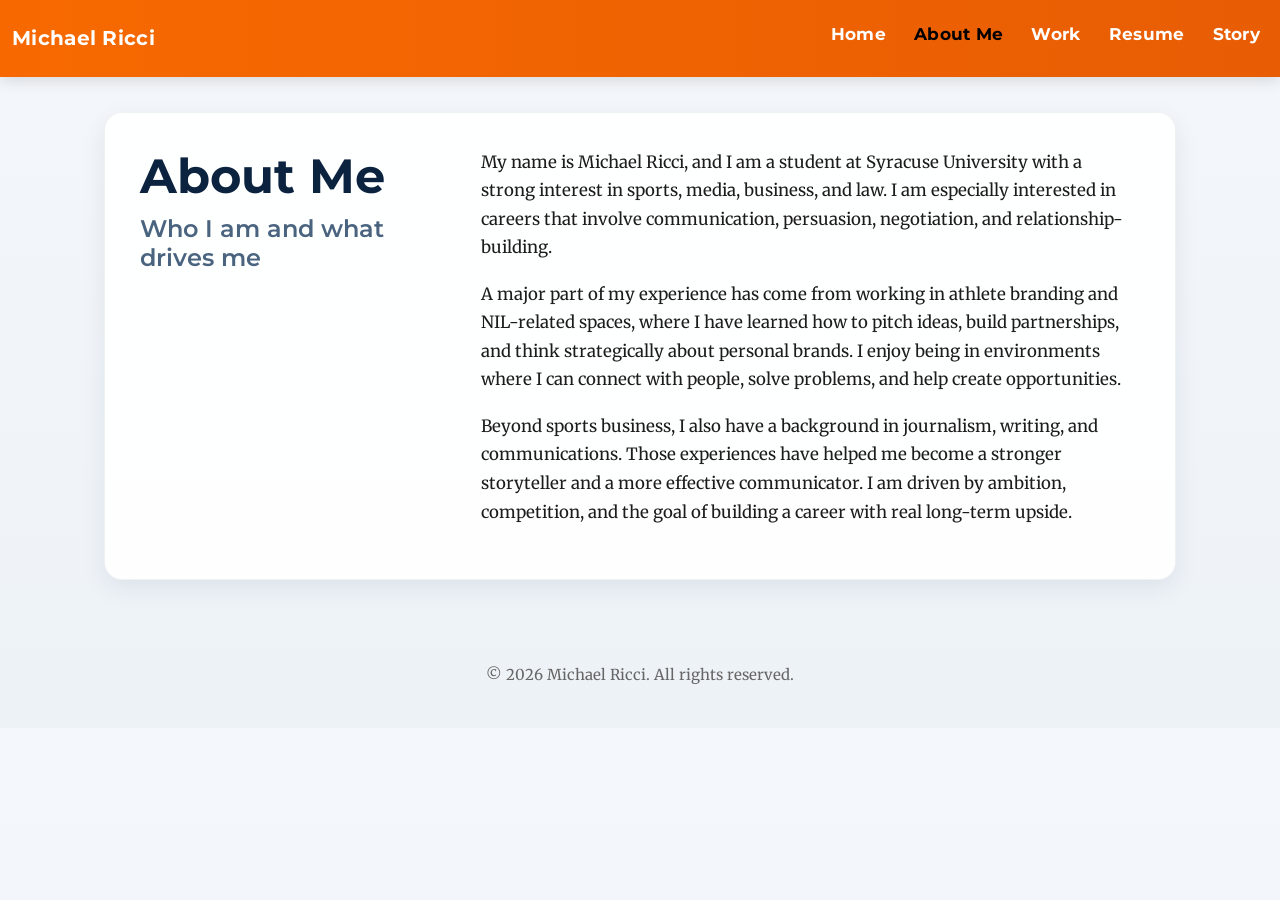
==== index.html @ 9bb9ddc8 "Add files via upload" ====
<!DOCTYPE html>
<html lang="en">
<head>
    <meta charset="UTF-8">
    <meta name="viewport" content="width=device-width, initial-scale=1.0">
    <title>About Michael Ricci</title>

    <link href="https://cdn.jsdelivr.net/npm/bootstrap@5.3.8/dist/css/bootstrap.min.css" rel="stylesheet" integrity="sha384-sRIl4kxILFvY47J16cr9ZwB07vP4J8+LH7qKQnuqkuIAvNWLzeN8tE5YBujZqJLB" crossorigin="anonymous">

    <link rel="preconnect" href="https://fonts.googleapis.com">
    <link rel="preconnect" href="https://fonts.gstatic.com" crossorigin>
    <link href="https://fonts.googleapis.com/css2?family=Montserrat:wght@600;700&family=Merriweather:wght@400;700&display=swap" rel="stylesheet">

    <link rel="stylesheet" href="../style.css">
</head>
<body>

    <nav class="navbar navbar-expand-lg custom-navbar">
        <div class="container-fluid">
            <a class="navbar-brand" href="../index.html">Michael Ricci</a>

            <button class="navbar-toggler" type="button" data-bs-toggle="collapse" data-bs-target="#aboutNav">
                <span class="navbar-toggler-icon"></span>
            </button>

            <div class="collapse navbar-collapse" id="aboutNav">
                <ul class="navbar-nav ms-auto">
                    <li class="nav-item"><a class="nav-link" href="../index.html">Home</a></li>
<li class="nav-item"><a class="nav-link active" href="index.html">About Me</a></li>
<li class="nav-item"><a class="nav-link" href="../work/index.html">Work</a></li>
<li class="nav-item"><a class="nav-link" href="../resume/index.html">Resume</a></li>
<li class="nav-item"><a class="nav-link" href="../storytemplate/index.html">Story</a></li>
                </ul>
            </div>
        </div>
    </nav>

    <div class="container mt-4">
    <div class="section">
        <div class="row">
            <div class="col-md-4">
                <h1>About Me</h1>
                <h2>Who I am and what drives me</h2>
            </div>

            <div class="col-md-8">
                <p>
                    My name is Michael Ricci, and I am a student at Syracuse University with a strong interest in sports, media, business, and law.
                    I am especially interested in careers that involve communication, persuasion, negotiation, and relationship-building.
                </p>

                <p>
                    A major part of my experience has come from working in athlete branding and NIL-related spaces, where I have learned how to pitch ideas,
                    build partnerships, and think strategically about personal brands. I enjoy being in environments where I can connect with people, solve problems,
                    and help create opportunities.
                </p>

                <p>
                    Beyond sports business, I also have a background in journalism, writing, and communications. Those experiences have helped me become a stronger storyteller
                    and a more effective communicator. I am driven by ambition, competition, and the goal of building a career with real long-term upside.
                </p>
            </div>
        </div>
    </div>
</div>

    <footer>
        &copy; 2026 Michael Ricci. All rights reserved.
    </footer>

    <script src="https://cdn.jsdelivr.net/npm/bootstrap@5.3.8/dist/js/bootstrap.bundle.min.js" integrity="sha384-FKyoEForCGlyvwx9Hj09JcYn3nv7wiPVlz7YYwJrWVcXK/BmnVDxM+D2scQbITxI" crossorigin="anonymous"></script>
</body>
</html>
---- style.css ----
* {
    box-sizing: border-box;
}

body {
    margin: 0;
    font-family: 'Merriweather', serif;
    background: linear-gradient(to bottom, #f4f7fb, #edf2f7);
    color: #1c1c1c;
    line-height: 1.7;
}

h1, h2, h3, .navbar-brand, .nav-link {
    font-family: 'Montserrat', sans-serif;
}

h1 {
    font-size: 3rem;
    font-weight: 700;
    color: #0c2340;
    margin-bottom: 10px;
}

h2 {
    font-size: 1.5rem;
    font-weight: 600;
    color: #4a6480;
    margin-bottom: 20px;
}

h3 {
    font-size: 1.2rem;
    font-weight: 700;
    color: #0c2340;
}

p {
    font-size: 1.05rem;
    margin-bottom: 18px;
}

.custom-navbar {
    background: linear-gradient(90deg, #f76900, #e85d04);
    box-shadow: 0 4px 14px rgba(0, 0, 0, 0.12);
    padding-top: 12px;
    padding-bottom: 12px;
}

.custom-navbar .navbar-brand,
.custom-navbar .nav-link {
    color: white;
    font-weight: 700;
    letter-spacing: 0.3px;
}

.custom-navbar .nav-link {
    margin-left: 12px;
    transition: color 0.25s ease, transform 0.25s ease;
}

.custom-navbar .nav-link:hover,
.custom-navbar .navbar-brand:hover {
    color: #ffe3cf;
}

.custom-navbar .nav-link:hover {
    transform: translateY(-1px);
}

nav {
    padding: 0;
}

.container {
    max-width: 1120px;
    margin: 50px auto;
    padding: 0 24px;
}

.hero {
    background: linear-gradient(135deg, #0c2340, #16375f);
    color: white;
    padding: 60px;
    border-radius: 24px;
    display: flex;
    align-items: center;
    justify-content: space-between;
    gap: 40px;
    flex-wrap: wrap;
    box-shadow: 0 14px 36px rgba(12, 35, 64, 0.18);
}

.hero-text {
    flex: 1;
    min-width: 280px;
}

.hero-text h1 {
    color: white;
    font-size: 3.2rem;
    margin-bottom: 12px;
}

.hero-text h2 {
    color: #ffd7b5;
    font-size: 1.35rem;
    font-weight: 500;
    margin-bottom: 22px;
}

.hero-text p {
    font-size: 1.1rem;
    max-width: 650px;
}

.hero-image,
.story-image {
    width: 320px;
    max-width: 100%;
    border-radius: 20px;
    border: 5px solid white;
    box-shadow: 0 10px 26px rgba(0, 0, 0, 0.18);
}

.story-image {
    width: 100%;
    border: none;
    border-radius: 18px;
}

.section,
.project-card,
.resume-section,
.card {
    background-color: rgba(255, 255, 255, 0.92);
    backdrop-filter: blur(4px);
    border-radius: 18px;
    box-shadow: 0 8px 24px rgba(12, 35, 64, 0.08);
    border: 1px solid rgba(12, 35, 64, 0.06);
}

.section {
    margin-top: 35px;
    padding: 35px;
}

.section h2 {
    margin-top: 0;
}

.project-card,
.resume-section,
.card {
    padding: 26px;
    margin-bottom: 22px;
    transition: transform 0.25s ease, box-shadow 0.25s ease;
}

.project-card:hover,
.card:hover {
    transform: translateY(-4px);
    box-shadow: 0 14px 30px rgba(12, 35, 64, 0.12);
}

.cards {
    display: flex;
    gap: 20px;
    flex-wrap: wrap;
    margin-top: 20px;
}

.card h3,
.project-card h3 {
    margin-top: 0;
    margin-bottom: 12px;
}

ul {
    padding-left: 22px;
    font-size: 1.05rem;
}

li {
    margin-bottom: 8px;
}

blockquote {
    margin: 20px 0 0 0;
    padding: 18px 24px;
    border-left: 5px solid #f76900;
    background-color: rgba(255, 255, 255, 0.7);
    border-radius: 12px;
    color: #0c2340;
    font-style: italic;
    font-size: 1.5rem;
    box-shadow: 0 4px 14px rgba(0, 0, 0, 0.05);
}

.resume-item {
    margin-bottom: 24px;
    padding-bottom: 18px;
    border-bottom: 1px solid #dcdcdc;
}

.resume-item:last-child {
    border-bottom: none;
}

.resume-item h3 {
    margin-bottom: 6px;
    color: #0c2340;
}

.resume-item p {
    margin: 0;
}

.resume {
    width: 100%;
    max-width: 700px;
    border-radius: 16px;
    box-shadow: 0 10px 24px rgba(0, 0, 0, 0.12);
    border: 1px solid #ddd;
}

footer {
    text-align: center;
    padding: 32px 20px 40px;
    color: #666;
    font-size: 15px;
}

img {
    display: block;
}

@media (max-width: 768px) {
    .container {
        padding: 0 18px;
        margin: 35px auto;
    }

    .hero {
        padding: 34px;
        border-radius: 20px;
    }

    .hero-text h1 {
        font-size: 2.3rem;
    }

    .hero-text h2 {
        font-size: 1.1rem;
    }

    h1 {
        font-size: 2.2rem;
    }

    h2 {
        font-size: 1.25rem;
    }

    blockquote {
        font-size: 1.2rem;
    }
}
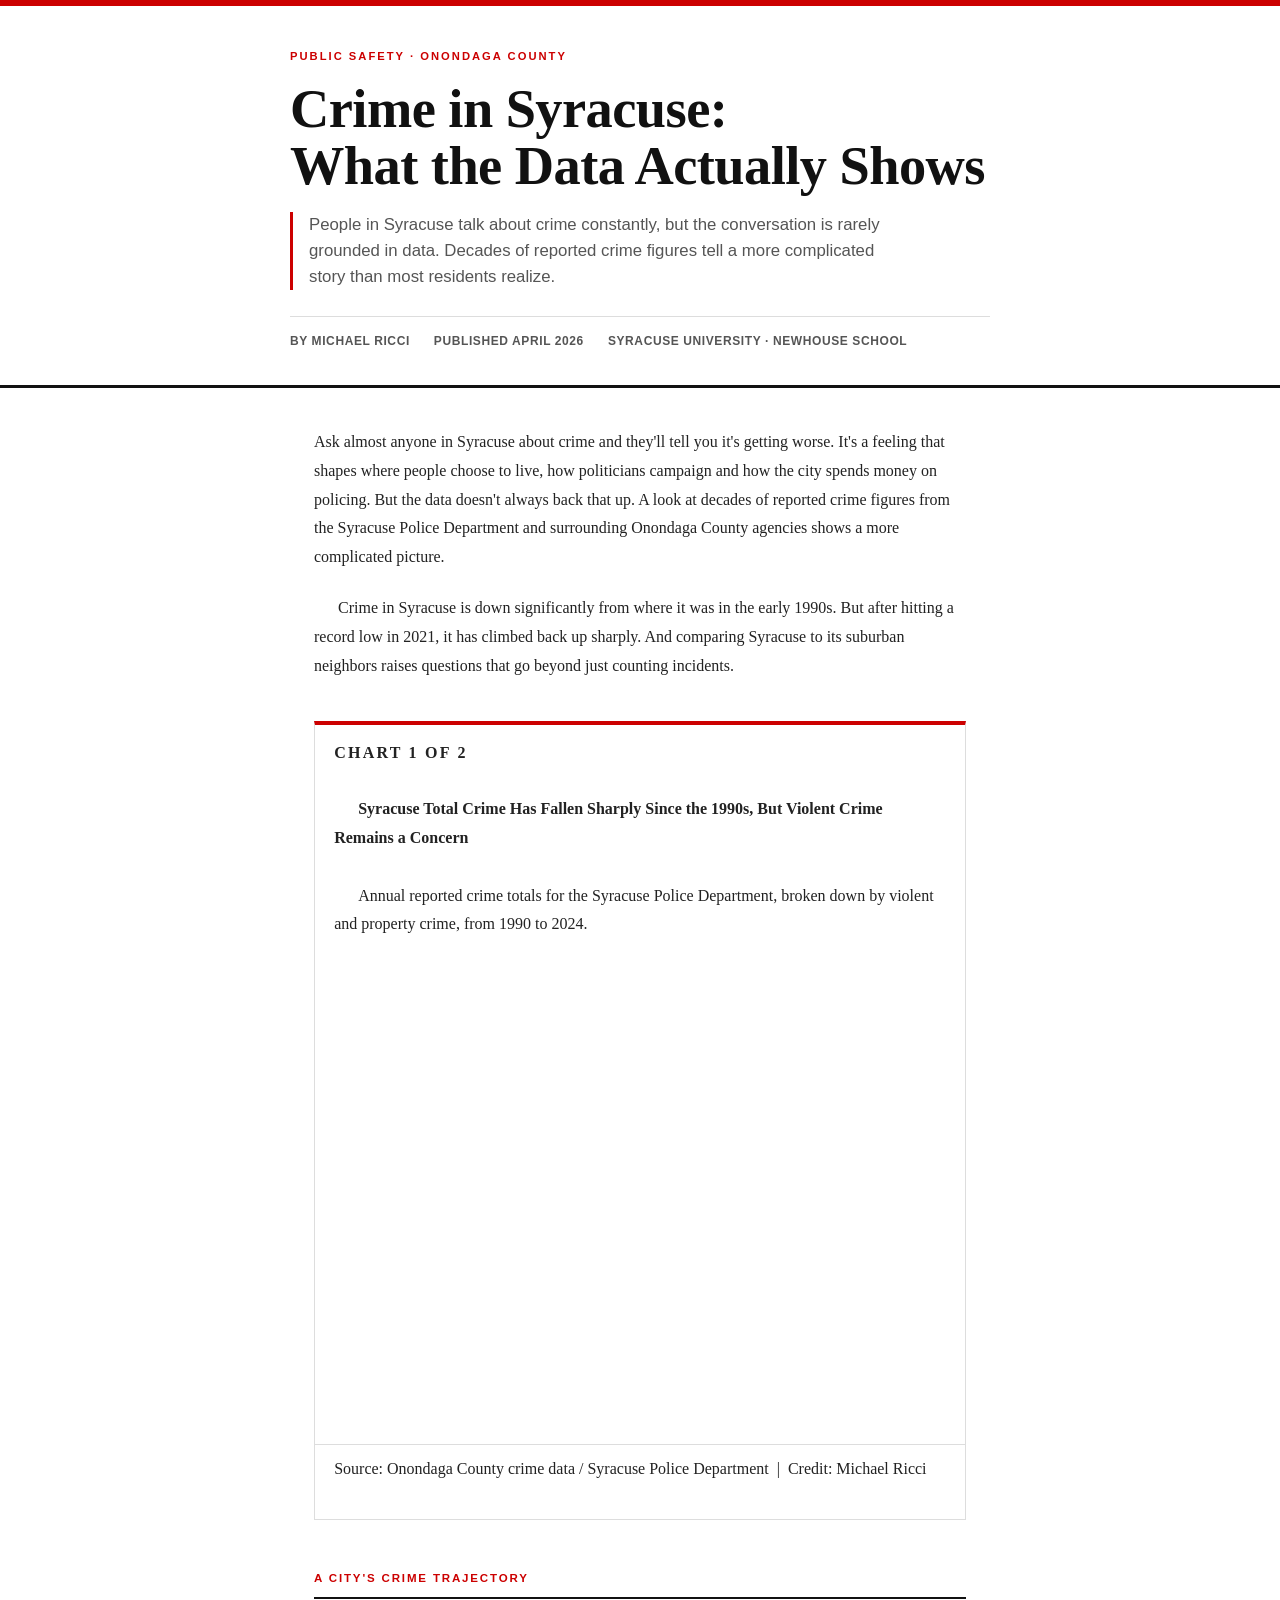
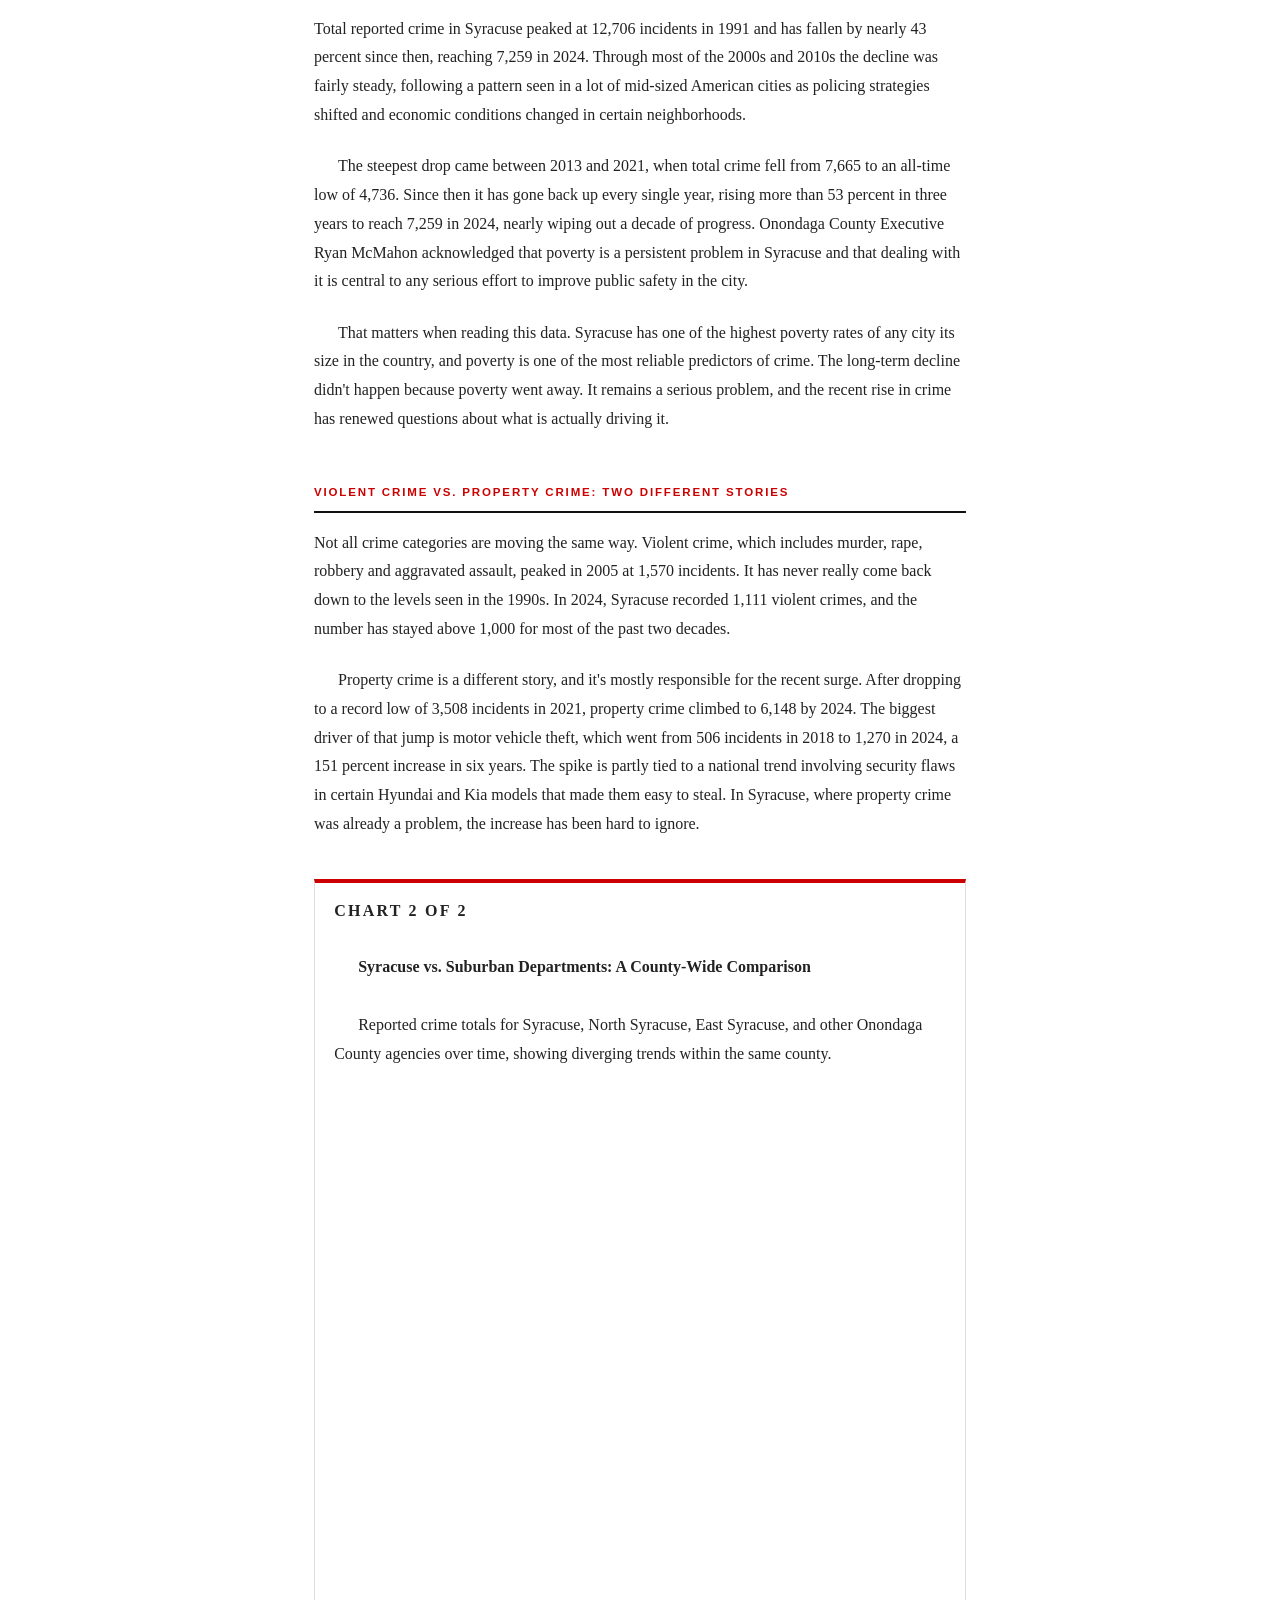
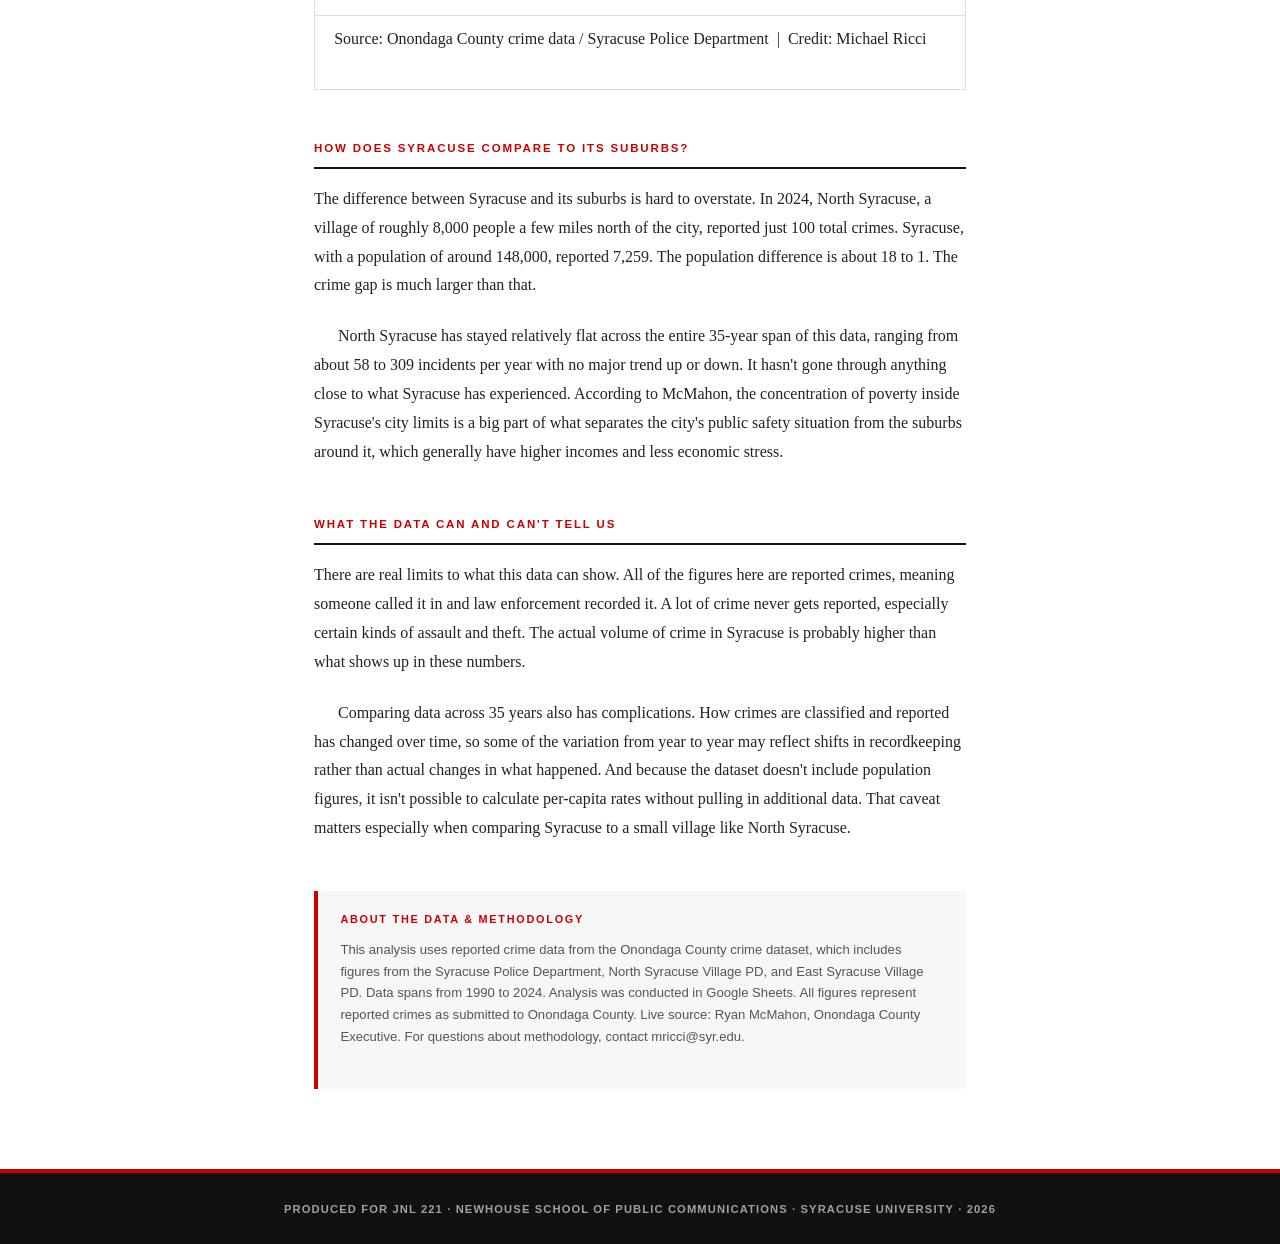
==== commit 77de8eb4: "Add files via upload" ====
--- a/index.html
+++ b/index.html
@@ -1,73 +1,100 @@
 <!DOCTYPE html>
 <html lang="en">
 <head>
-    <meta charset="UTF-8">
-    <meta name="viewport" content="width=device-width, initial-scale=1.0">
-    <title>About Michael Ricci</title>
-
-    <link href="https://cdn.jsdelivr.net/npm/bootstrap@5.3.8/dist/css/bootstrap.min.css" rel="stylesheet" integrity="sha384-sRIl4kxILFvY47J16cr9ZwB07vP4J8+LH7qKQnuqkuIAvNWLzeN8tE5YBujZqJLB" crossorigin="anonymous">
-
-    <link rel="preconnect" href="https://fonts.googleapis.com">
-    <link rel="preconnect" href="https://fonts.gstatic.com" crossorigin>
-    <link href="https://fonts.googleapis.com/css2?family=Montserrat:wght@600;700&family=Merriweather:wght@400;700&display=swap" rel="stylesheet">
-
-    <link rel="stylesheet" href="../style.css">
+  <meta charset="UTF-8" />
+  <meta name="viewport" content="width=device-width, initial-scale=1.0" />
+  <title>Crime in Syracuse: What the Data Actually Shows</title>
+  <link href="https://fonts.googleapis.com/css2?family=Playfair+Display:ital,wght@0,700;0,900;1,700&family=Source+Serif+4:ital,opsz,wght@0,8..60,300;0,8..60,400;0,8..60,600;1,8..60,300;1,8..60,400&family=DM+Mono:wght@400;500&display=swap" rel="stylesheet" />
+  <link rel="stylesheet" href="style.css" />
 </head>
 <body>
 
-    <nav class="navbar navbar-expand-lg custom-navbar">
-        <div class="container-fluid">
-            <a class="navbar-brand" href="../index.html">Michael Ricci</a>
+  <div class="top-bar"></div>
 
-            <button class="navbar-toggler" type="button" data-bs-toggle="collapse" data-bs-target="#aboutNav">
-                <span class="navbar-toggler-icon"></span>
-            </button>
+  <!-- ── HEADER ── -->
+  <header>
+    <div class="header-inner">
+      <p class="section-label">Public Safety · Onondaga County</p>
+      <h1>Crime in Syracuse:<br>What the Data Actually Shows</h1>
+      <p class="deck">People in Syracuse talk about crime constantly, but the conversation is rarely grounded in data. Decades of reported crime figures tell a more complicated story than most residents realize.</p>
+      <div class="byline">
+        <span>By Michael Ricci</span>
+        <span>Published April 2026</span>
+        <span>Syracuse University · Newhouse School</span>
+      </div>
+    </div>
+  </header>
 
-            <div class="collapse navbar-collapse" id="aboutNav">
-                <ul class="navbar-nav ms-auto">
-                    <li class="nav-item"><a class="nav-link" href="../index.html">Home</a></li>
-<li class="nav-item"><a class="nav-link active" href="index.html">About Me</a></li>
-<li class="nav-item"><a class="nav-link" href="../work/index.html">Work</a></li>
-<li class="nav-item"><a class="nav-link" href="../resume/index.html">Resume</a></li>
-<li class="nav-item"><a class="nav-link" href="../storytemplate/index.html">Story</a></li>
-                </ul>
-            </div>
+  <!-- ── MAIN CONTENT ── -->
+  <main>
+    <article class="prose">
+
+      <!-- Intro paragraphs -->
+      <p>Ask almost anyone in Syracuse about crime and they'll tell you it's getting worse. It's a feeling that shapes where people choose to live, how politicians campaign and how the city spends money on policing. But the data doesn't always back that up. A look at decades of reported crime figures from the Syracuse Police Department and surrounding Onondaga County agencies shows a more complicated picture.</p>
+
+      <p>Crime in Syracuse is down significantly from where it was in the early 1990s. But after hitting a record low in 2021, it has climbed back up sharply. And comparing Syracuse to its suburban neighbors raises questions that go beyond just counting incidents.</p>
+
+      <!-- CHART 1 -->
+      <div class="viz-block">
+        <p class="viz-label">Chart 1 of 2</p>
+        <p class="viz-title">Syracuse Total Crime Has Fallen Sharply Since the 1990s, But Violent Crime Remains a Concern</p>
+        <p class="viz-chatter">Annual reported crime totals for the Syracuse Police Department, broken down by violent and property crime, from 1990 to 2024.</p>
+        <div class="datawrapper-embed">
+          <iframe title="Property crime drives Syracuse's recent surge - but violent crime never really recovered" aria-label="Line chart" id="datawrapper-chart-p7LCP" src="https://datawrapper.dwcdn.net/p7LCP/1/" scrolling="no" frameborder="0" style="width: 0; min-width: 100% !important; border: none;" height="454" data-external="1"></iframe><script type="text/javascript">window.addEventListener("message",function(a){if(void 0!==a.data["datawrapper-height"]){var e=document.querySelectorAll("iframe");for(var t in a.data["datawrapper-height"])for(var r,i=0;r=e[i];i++)if(r.contentWindow===a.source){var d=a.data["datawrapper-height"][t]+"px";r.style.height=d}}});</script>
         </div>
-    </nav>
+        <p class="viz-source">Source: Onondaga County crime data / Syracuse Police Department &nbsp;|&nbsp; Credit: Michael Ricci</p>
+      </div>
 
-    <div class="container mt-4">
-    <div class="section">
-        <div class="row">
-            <div class="col-md-4">
-                <h1>About Me</h1>
-                <h2>Who I am and what drives me</h2>
-            </div>
+      <h2>A City's Crime Trajectory</h2>
 
-            <div class="col-md-8">
-                <p>
-                    My name is Michael Ricci, and I am a student at Syracuse University with a strong interest in sports, media, business, and law.
-                    I am especially interested in careers that involve communication, persuasion, negotiation, and relationship-building.
-                </p>
+      <p>Total reported crime in Syracuse peaked at 12,706 incidents in 1991 and has fallen by nearly 43 percent since then, reaching 7,259 in 2024. Through most of the 2000s and 2010s the decline was fairly steady, following a pattern seen in a lot of mid-sized American cities as policing strategies shifted and economic conditions changed in certain neighborhoods.</p>
 
-                <p>
-                    A major part of my experience has come from working in athlete branding and NIL-related spaces, where I have learned how to pitch ideas,
-                    build partnerships, and think strategically about personal brands. I enjoy being in environments where I can connect with people, solve problems,
-                    and help create opportunities.
-                </p>
+      <p>The steepest drop came between 2013 and 2021, when total crime fell from 7,665 to an all-time low of 4,736. Since then it has gone back up every single year, rising more than 53 percent in three years to reach 7,259 in 2024, nearly wiping out a decade of progress. Onondaga County Executive Ryan McMahon acknowledged that poverty is a persistent problem in Syracuse and that dealing with it is central to any serious effort to improve public safety in the city.</p>
 
-                <p>
-                    Beyond sports business, I also have a background in journalism, writing, and communications. Those experiences have helped me become a stronger storyteller
-                    and a more effective communicator. I am driven by ambition, competition, and the goal of building a career with real long-term upside.
-                </p>
-            </div>
+      <p>That matters when reading this data. Syracuse has one of the highest poverty rates of any city its size in the country, and poverty is one of the most reliable predictors of crime. The long-term decline didn't happen because poverty went away. It remains a serious problem, and the recent rise in crime has renewed questions about what is actually driving it.</p>
+
+      <h2>Violent Crime vs. Property Crime: Two Different Stories</h2>
+
+      <p>Not all crime categories are moving the same way. Violent crime, which includes murder, rape, robbery and aggravated assault, peaked in 2005 at 1,570 incidents. It has never really come back down to the levels seen in the 1990s. In 2024, Syracuse recorded 1,111 violent crimes, and the number has stayed above 1,000 for most of the past two decades.</p>
+
+      <p>Property crime is a different story, and it's mostly responsible for the recent surge. After dropping to a record low of 3,508 incidents in 2021, property crime climbed to 6,148 by 2024. The biggest driver of that jump is motor vehicle theft, which went from 506 incidents in 2018 to 1,270 in 2024, a 151 percent increase in six years. The spike is partly tied to a national trend involving security flaws in certain Hyundai and Kia models that made them easy to steal. In Syracuse, where property crime was already a problem, the increase has been hard to ignore.</p>
+
+      <!-- CHART 2 -->
+      <div class="viz-block">
+        <p class="viz-label">Chart 2 of 2</p>
+        <p class="viz-title">Syracuse vs. Suburban Departments: A County-Wide Comparison</p>
+        <p class="viz-chatter">Reported crime totals for Syracuse, North Syracuse, East Syracuse, and other Onondaga County agencies over time, showing diverging trends within the same county.</p>
+        <div class="datawrapper-embed">
+          <iframe title="Syracuse reports roughly 70 times more crime than neighboring North Syracuse" aria-label="Line chart" id="datawrapper-chart-S2GVQ" src="https://datawrapper.dwcdn.net/S2GVQ/1/" scrolling="no" frameborder="0" style="width: 0; min-width: 100% !important; border: none;" height="495" data-external="1"></iframe><script type="text/javascript">window.addEventListener("message",function(a){if(void 0!==a.data["datawrapper-height"]){var e=document.querySelectorAll("iframe");for(var t in a.data["datawrapper-height"])for(var r,i=0;r=e[i];i++)if(r.contentWindow===a.source){var d=a.data["datawrapper-height"][t]+"px";r.style.height=d}}});</script>
         </div>
-    </div>
-</div>
+        <p class="viz-source">Source: Onondaga County crime data / Syracuse Police Department &nbsp;|&nbsp; Credit: Michael Ricci</p>
+      </div>
 
-    <footer>
-        &copy; 2026 Michael Ricci. All rights reserved.
-    </footer>
+      <h2>How Does Syracuse Compare to Its Suburbs?</h2>
 
-    <script src="https://cdn.jsdelivr.net/npm/bootstrap@5.3.8/dist/js/bootstrap.bundle.min.js" integrity="sha384-FKyoEForCGlyvwx9Hj09JcYn3nv7wiPVlz7YYwJrWVcXK/BmnVDxM+D2scQbITxI" crossorigin="anonymous"></script>
+      <p>The difference between Syracuse and its suburbs is hard to overstate. In 2024, North Syracuse, a village of roughly 8,000 people a few miles north of the city, reported just 100 total crimes. Syracuse, with a population of around 148,000, reported 7,259. The population difference is about 18 to 1. The crime gap is much larger than that.</p>
+
+      <p>North Syracuse has stayed relatively flat across the entire 35-year span of this data, ranging from about 58 to 309 incidents per year with no major trend up or down. It hasn't gone through anything close to what Syracuse has experienced. According to McMahon, the concentration of poverty inside Syracuse's city limits is a big part of what separates the city's public safety situation from the suburbs around it, which generally have higher incomes and less economic stress.</p>
+
+      <h2>What the Data Can and Can't Tell Us</h2>
+
+      <p>There are real limits to what this data can show. All of the figures here are reported crimes, meaning someone called it in and law enforcement recorded it. A lot of crime never gets reported, especially certain kinds of assault and theft. The actual volume of crime in Syracuse is probably higher than what shows up in these numbers.</p>
+
+      <p>Comparing data across 35 years also has complications. How crimes are classified and reported has changed over time, so some of the variation from year to year may reflect shifts in recordkeeping rather than actual changes in what happened. And because the dataset doesn't include population figures, it isn't possible to calculate per-capita rates without pulling in additional data. That caveat matters especially when comparing Syracuse to a small village like North Syracuse.</p>
+
+      <!-- Methodology box -->
+      <div class="method-box">
+        <h3>About the Data &amp; Methodology</h3>
+        <p>This analysis uses reported crime data from the Onondaga County crime dataset, which includes figures from the Syracuse Police Department, North Syracuse Village PD, and East Syracuse Village PD. Data spans from 1990 to 2024. Analysis was conducted in Google Sheets. All figures represent reported crimes as submitted to Onondaga County. Live source: Ryan McMahon, Onondaga County Executive. For questions about methodology, contact mricci@syr.edu.</p>
+      </div>
+
+    </article>
+  </main>
+
+  <!-- ── FOOTER ── -->
+  <footer>
+    <p>Produced for JNL 221 · Newhouse School of Public Communications · Syracuse University · 2026</p>
+  </footer>
+
 </body>
 </html>
--- a/style.css
+++ b/style.css
@@ -1,267 +1,266 @@
-* {
-    box-sizing: border-box;
-}
+/* ── CSS Variables ── */
+:root {
+  --red:        #cc0000;
+  --red-dark:   #a00000;
+  --ink:        #111111;
+  --ink-soft:   #222222;
+  --muted:      #555555;
+  --rule:       #dddddd;
+  --bg:         #ffffff;
+  --bg-light:   #f7f7f7;
+  --max-w:      700px;
+}
+
+*, *::before, *::after { box-sizing: border-box; margin: 0; padding: 0; }
 
 body {
-    margin: 0;
-    font-family: 'Merriweather', serif;
-    background: linear-gradient(to bottom, #f4f7fb, #edf2f7);
-    color: #1c1c1c;
-    line-height: 1.7;
-}
-
-h1, h2, h3, .navbar-brand, .nav-link {
-    font-family: 'Montserrat', sans-serif;
+  background: var(--bg);
+  color: var(--ink);
+  font-family: Georgia, 'Times New Roman', serif;
+  font-size: 18px;
+  line-height: 1.8;
+}
+
+/* ── Top red bar ── */
+.top-bar {
+  background: var(--red);
+  height: 6px;
+}
+
+/* ── Header ── */
+header {
+  border-bottom: 3px solid var(--ink);
+  padding: 2.5rem 1.5rem 2rem;
+  background: var(--bg);
+}
+
+.header-inner {
+  max-width: var(--max-w);
+  margin: 0 auto;
+}
+
+.section-label {
+  font-family: Arial, Helvetica, sans-serif;
+  font-size: 0.7rem;
+  font-weight: 700;
+  letter-spacing: 0.18em;
+  text-transform: uppercase;
+  color: var(--red);
+  margin-bottom: 0.9rem;
 }
 
 h1 {
-    font-size: 3rem;
-    font-weight: 700;
-    color: #0c2340;
-    margin-bottom: 10px;
-}
-
-h2 {
-    font-size: 1.5rem;
-    font-weight: 600;
-    color: #4a6480;
-    margin-bottom: 20px;
-}
-
-h3 {
-    font-size: 1.2rem;
-    font-weight: 700;
-    color: #0c2340;
-}
-
-p {
-    font-size: 1.05rem;
-    margin-bottom: 18px;
-}
-
-.custom-navbar {
-    background: linear-gradient(90deg, #f76900, #e85d04);
-    box-shadow: 0 4px 14px rgba(0, 0, 0, 0.12);
-    padding-top: 12px;
-    padding-bottom: 12px;
-}
-
-.custom-navbar .navbar-brand,
-.custom-navbar .nav-link {
-    color: white;
-    font-weight: 700;
-    letter-spacing: 0.3px;
-}
-
-.custom-navbar .nav-link {
-    margin-left: 12px;
-    transition: color 0.25s ease, transform 0.25s ease;
-}
-
-.custom-navbar .nav-link:hover,
-.custom-navbar .navbar-brand:hover {
-    color: #ffe3cf;
-}
-
-.custom-navbar .nav-link:hover {
-    transform: translateY(-1px);
-}
-
-nav {
-    padding: 0;
-}
-
-.container {
-    max-width: 1120px;
-    margin: 50px auto;
-    padding: 0 24px;
-}
-
-.hero {
-    background: linear-gradient(135deg, #0c2340, #16375f);
-    color: white;
-    padding: 60px;
-    border-radius: 24px;
-    display: flex;
-    align-items: center;
-    justify-content: space-between;
-    gap: 40px;
-    flex-wrap: wrap;
-    box-shadow: 0 14px 36px rgba(12, 35, 64, 0.18);
-}
-
-.hero-text {
-    flex: 1;
-    min-width: 280px;
-}
-
-.hero-text h1 {
-    color: white;
-    font-size: 3.2rem;
-    margin-bottom: 12px;
-}
-
-.hero-text h2 {
-    color: #ffd7b5;
-    font-size: 1.35rem;
-    font-weight: 500;
-    margin-bottom: 22px;
-}
-
-.hero-text p {
-    font-size: 1.1rem;
-    max-width: 650px;
-}
-
-.hero-image,
-.story-image {
-    width: 320px;
-    max-width: 100%;
-    border-radius: 20px;
-    border: 5px solid white;
-    box-shadow: 0 10px 26px rgba(0, 0, 0, 0.18);
-}
-
-.story-image {
-    width: 100%;
-    border: none;
-    border-radius: 18px;
-}
-
-.section,
-.project-card,
-.resume-section,
-.card {
-    background-color: rgba(255, 255, 255, 0.92);
-    backdrop-filter: blur(4px);
-    border-radius: 18px;
-    box-shadow: 0 8px 24px rgba(12, 35, 64, 0.08);
-    border: 1px solid rgba(12, 35, 64, 0.06);
-}
-
-.section {
-    margin-top: 35px;
-    padding: 35px;
-}
-
-.section h2 {
-    margin-top: 0;
-}
-
-.project-card,
-.resume-section,
-.card {
-    padding: 26px;
-    margin-bottom: 22px;
-    transition: transform 0.25s ease, box-shadow 0.25s ease;
-}
-
-.project-card:hover,
-.card:hover {
-    transform: translateY(-4px);
-    box-shadow: 0 14px 30px rgba(12, 35, 64, 0.12);
-}
-
-.cards {
-    display: flex;
-    gap: 20px;
-    flex-wrap: wrap;
-    margin-top: 20px;
-}
-
-.card h3,
-.project-card h3 {
-    margin-top: 0;
-    margin-bottom: 12px;
-}
-
-ul {
-    padding-left: 22px;
-    font-size: 1.05rem;
-}
-
-li {
-    margin-bottom: 8px;
-}
-
-blockquote {
-    margin: 20px 0 0 0;
-    padding: 18px 24px;
-    border-left: 5px solid #f76900;
-    background-color: rgba(255, 255, 255, 0.7);
-    border-radius: 12px;
-    color: #0c2340;
-    font-style: italic;
-    font-size: 1.5rem;
-    box-shadow: 0 4px 14px rgba(0, 0, 0, 0.05);
-}
-
-.resume-item {
-    margin-bottom: 24px;
-    padding-bottom: 18px;
-    border-bottom: 1px solid #dcdcdc;
-}
-
-.resume-item:last-child {
-    border-bottom: none;
-}
-
-.resume-item h3 {
-    margin-bottom: 6px;
-    color: #0c2340;
-}
-
-.resume-item p {
-    margin: 0;
-}
-
-.resume {
-    width: 100%;
-    max-width: 700px;
-    border-radius: 16px;
-    box-shadow: 0 10px 24px rgba(0, 0, 0, 0.12);
-    border: 1px solid #ddd;
-}
-
+  font-family: Georgia, 'Times New Roman', serif;
+  font-size: clamp(2rem, 5vw, 3.4rem);
+  font-weight: 700;
+  line-height: 1.05;
+  margin-bottom: 1.1rem;
+  color: var(--ink);
+  letter-spacing: -0.01em;
+}
+
+.deck {
+  font-family: Arial, Helvetica, sans-serif;
+  font-size: 1.05rem;
+  font-style: normal;
+  font-weight: 400;
+  color: var(--muted);
+  line-height: 1.55;
+  max-width: 620px;
+  margin-bottom: 1.6rem;
+  border-left: 3px solid var(--red);
+  padding-left: 1rem;
+}
+
+.byline {
+  font-family: Arial, Helvetica, sans-serif;
+  font-size: 0.75rem;
+  font-weight: 700;
+  letter-spacing: 0.05em;
+  text-transform: uppercase;
+  color: var(--muted);
+  border-top: 1px solid var(--rule);
+  padding-top: 0.9rem;
+  display: flex;
+  gap: 1.5rem;
+  flex-wrap: wrap;
+}
+
+/* ── Main layout ── */
+main {
+  max-width: var(--max-w);
+  margin: 0 auto;
+  padding: 2.5rem 1.5rem 4rem;
+}
+
+/* ── Body text ── */
+.prose p {
+  margin-bottom: 1.4rem;
+  font-family: Georgia, 'Times New Roman', serif;
+  font-size: 1rem;
+  line-height: 1.8;
+  color: var(--ink-soft);
+}
+
+.prose p + p { text-indent: 1.5em; }
+.prose p:first-child { text-indent: 0; }
+
+/* ── Section headers ── */
+.prose h2 {
+  font-family: Arial, Helvetica, sans-serif;
+  font-size: 0.72rem;
+  font-weight: 700;
+  letter-spacing: 0.16em;
+  text-transform: uppercase;
+  color: var(--red);
+  margin: 3rem 0 1rem;
+  padding-bottom: 0.5rem;
+  border-bottom: 2px solid var(--ink);
+}
+
+/* ── Pull quote ── */
+.pull-quote {
+  margin: 2.5rem 0;
+  padding: 1.4rem 1.6rem;
+  border-top: 3px solid var(--red);
+  border-bottom: 1px solid var(--rule);
+}
+
+.pull-quote p {
+  font-family: Georgia, 'Times New Roman', serif;
+  font-size: 1.35rem;
+  font-style: italic;
+  font-weight: 400;
+  line-height: 1.45;
+  color: var(--ink);
+  margin: 0 0 0.6rem;
+}
+
+.pull-quote cite {
+  font-family: Arial, Helvetica, sans-serif;
+  font-size: 0.7rem;
+  font-weight: 700;
+  letter-spacing: 0.1em;
+  text-transform: uppercase;
+  color: var(--muted);
+  font-style: normal;
+}
+
+/* ── Data viz containers ── */
+.viz-block {
+  margin: 2.5rem 0;
+  background: var(--bg);
+  border: 1px solid var(--rule);
+  border-top: 4px solid var(--red);
+}
+
+.viz-label {
+  font-family: Arial, Helvetica, sans-serif;
+  font-size: 0.65rem;
+  font-weight: 700;
+  letter-spacing: 0.14em;
+  text-transform: uppercase;
+  color: var(--red);
+  padding: 0.9rem 1.2rem 0;
+}
+
+.viz-title {
+  font-family: Georgia, 'Times New Roman', serif;
+  font-size: 1.05rem;
+  font-weight: 700;
+  padding: 0.3rem 1.2rem 0.4rem;
+  color: var(--ink);
+  line-height: 1.3;
+}
+
+.viz-chatter {
+  font-family: Arial, Helvetica, sans-serif;
+  font-size: 0.82rem;
+  color: var(--muted);
+  padding: 0 1.2rem 1rem;
+  line-height: 1.5;
+}
+
+/* Datawrapper iframe wrapper */
+.datawrapper-embed {
+  padding: 0 1.2rem;
+}
+
+.datawrapper-embed iframe {
+  width: 100%;
+  border: none;
+  display: block;
+}
+
+/* Placeholder */
+.viz-placeholder {
+  margin: 0 1.2rem;
+  height: 340px;
+  background: var(--bg-light);
+  display: flex;
+  align-items: center;
+  justify-content: center;
+  color: var(--muted);
+  font-family: Arial, Helvetica, sans-serif;
+  font-size: 0.78rem;
+  letter-spacing: 0.06em;
+}
+
+.viz-source {
+  font-family: Arial, Helvetica, sans-serif;
+  font-size: 0.62rem;
+  color: var(--muted);
+  padding: 0.6rem 1.2rem 0.8rem;
+  border-top: 1px solid var(--rule);
+  margin-top: 0.8rem;
+}
+
+/* ── Methodology box ── */
+.method-box {
+  margin: 3rem 0 1rem;
+  padding: 1.2rem 1.4rem;
+  background: var(--bg-light);
+  border-left: 4px solid var(--red);
+}
+
+.method-box h3 {
+  font-family: Arial, Helvetica, sans-serif;
+  font-size: 0.68rem;
+  font-weight: 700;
+  letter-spacing: 0.16em;
+  text-transform: uppercase;
+  color: var(--red);
+  margin-bottom: 0.6rem;
+}
+
+.method-box p {
+  font-family: Arial, Helvetica, sans-serif;
+  font-size: 0.82rem;
+  color: var(--muted);
+  line-height: 1.65;
+}
+
+/* ── Footer ── */
 footer {
-    text-align: center;
-    padding: 32px 20px 40px;
-    color: #666;
-    font-size: 15px;
-}
-
-img {
-    display: block;
-}
-
-@media (max-width: 768px) {
-    .container {
-        padding: 0 18px;
-        margin: 35px auto;
-    }
-
-    .hero {
-        padding: 34px;
-        border-radius: 20px;
-    }
-
-    .hero-text h1 {
-        font-size: 2.3rem;
-    }
-
-    .hero-text h2 {
-        font-size: 1.1rem;
-    }
-
-    h1 {
-        font-size: 2.2rem;
-    }
-
-    h2 {
-        font-size: 1.25rem;
-    }
-
-    blockquote {
-        font-size: 1.2rem;
-    }
+  background: var(--ink);
+  color: #ffffff;
+  padding: 1.6rem 1.5rem;
+  text-align: center;
+  border-top: 4px solid var(--red);
+}
+
+footer p {
+  font-family: Arial, Helvetica, sans-serif;
+  font-size: 0.7rem;
+  font-weight: 700;
+  letter-spacing: 0.1em;
+  text-transform: uppercase;
+  opacity: 0.6;
+}
+
+/* ── Responsive ── */
+@media (max-width: 600px) {
+  body { font-size: 16px; }
+  h1 { font-size: 2rem; }
+  .byline { gap: 0.8rem; }
 }
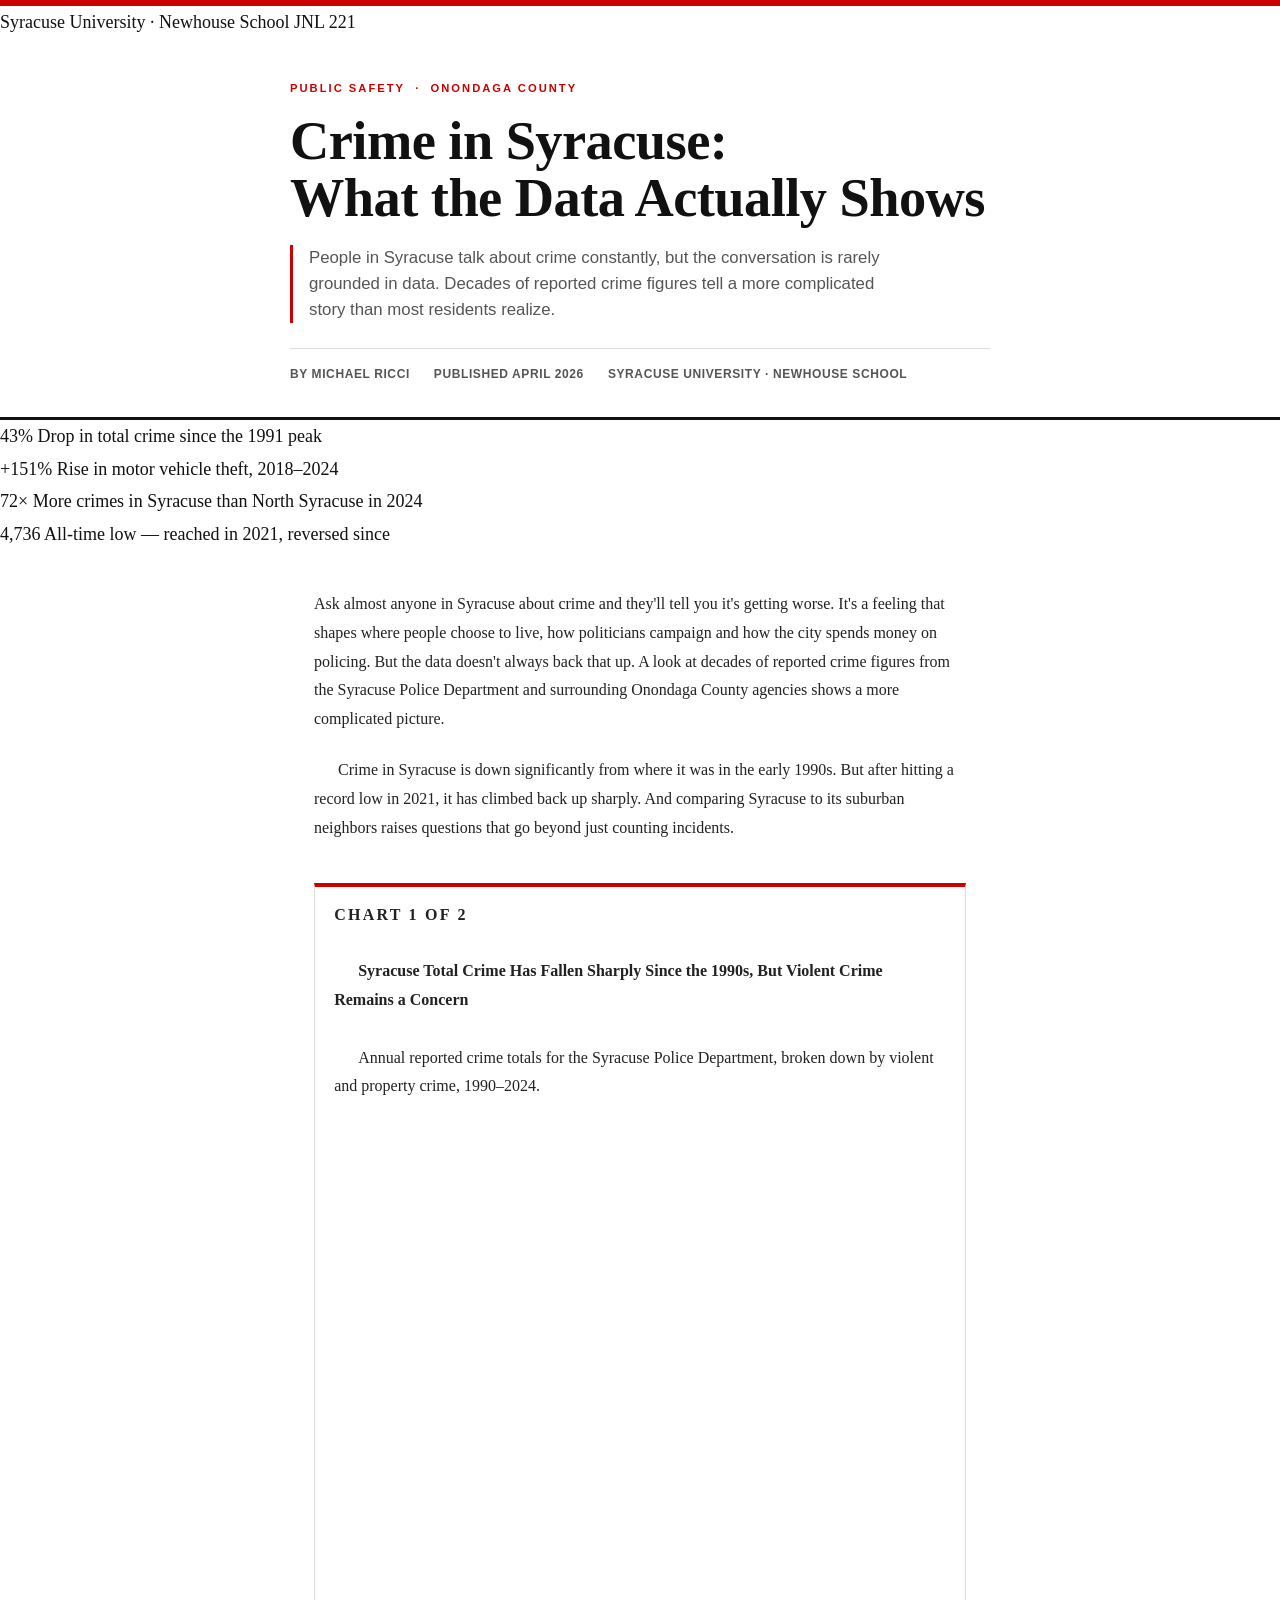
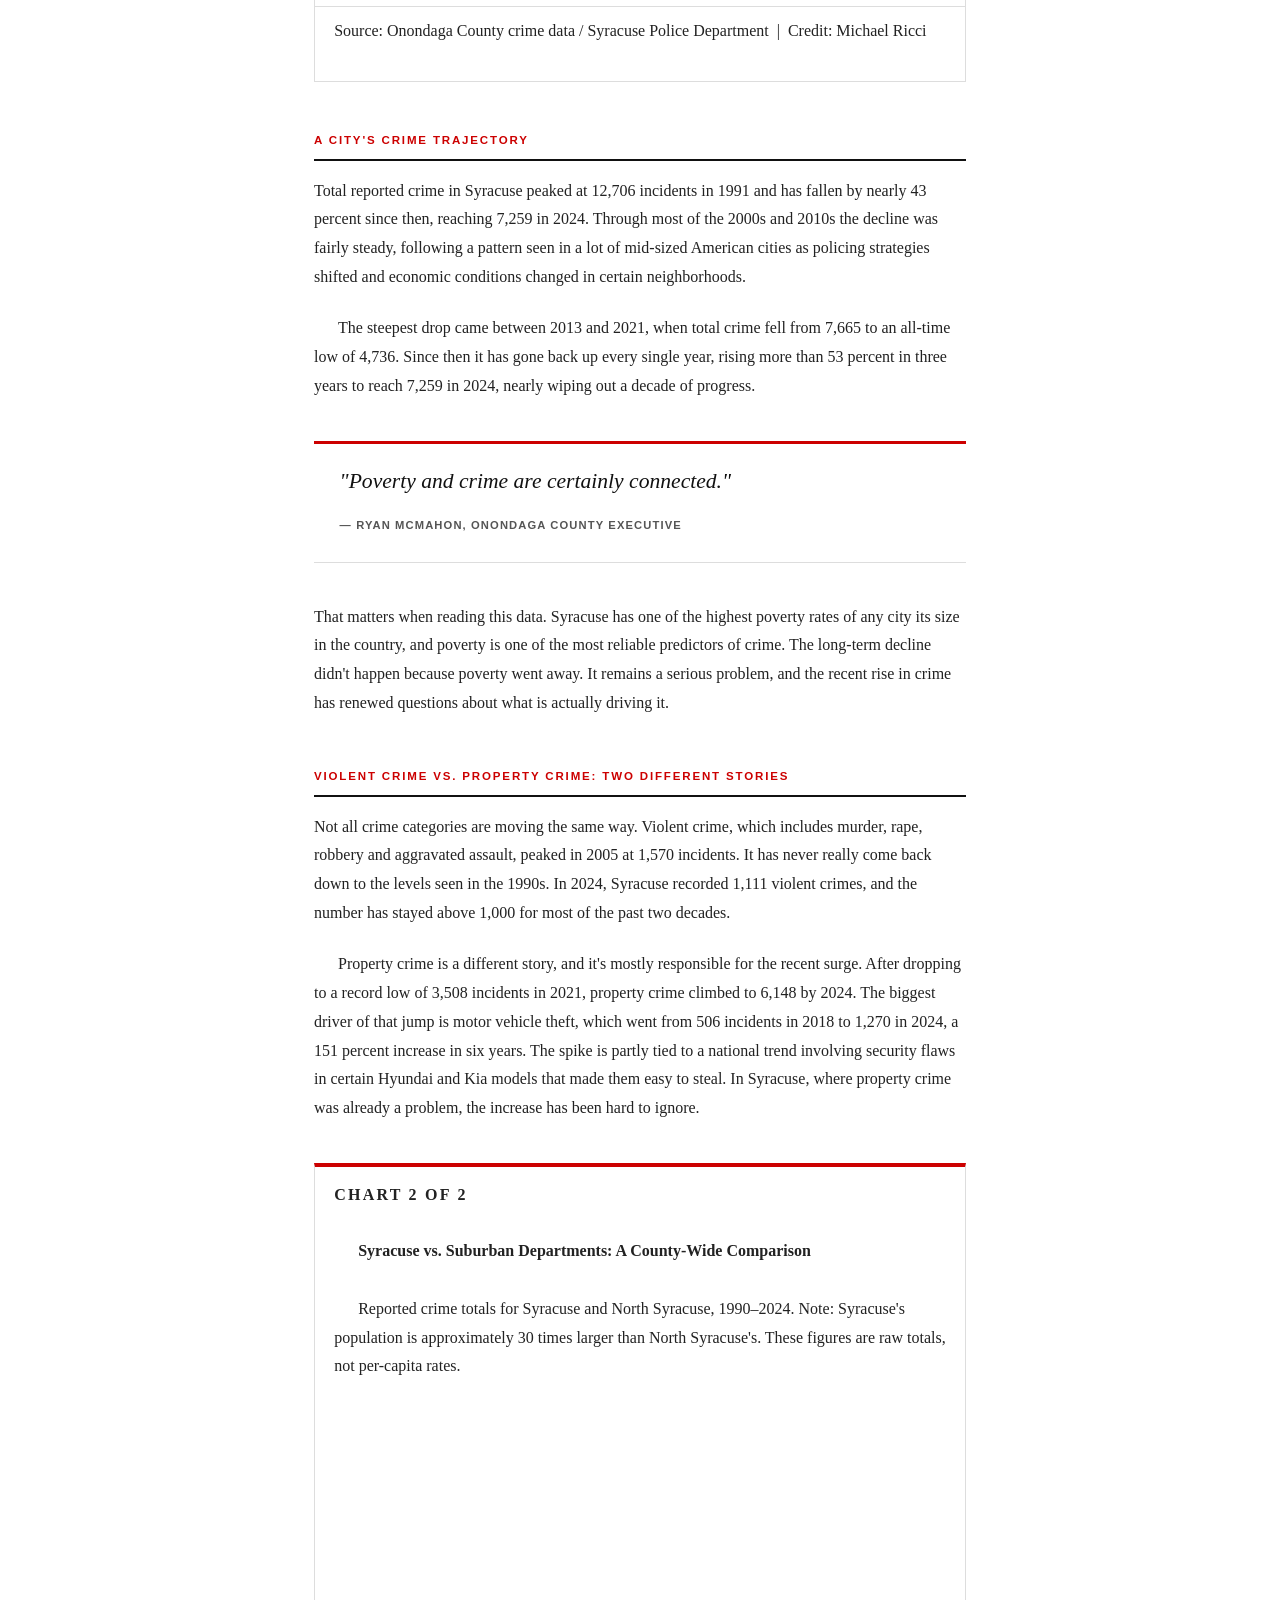
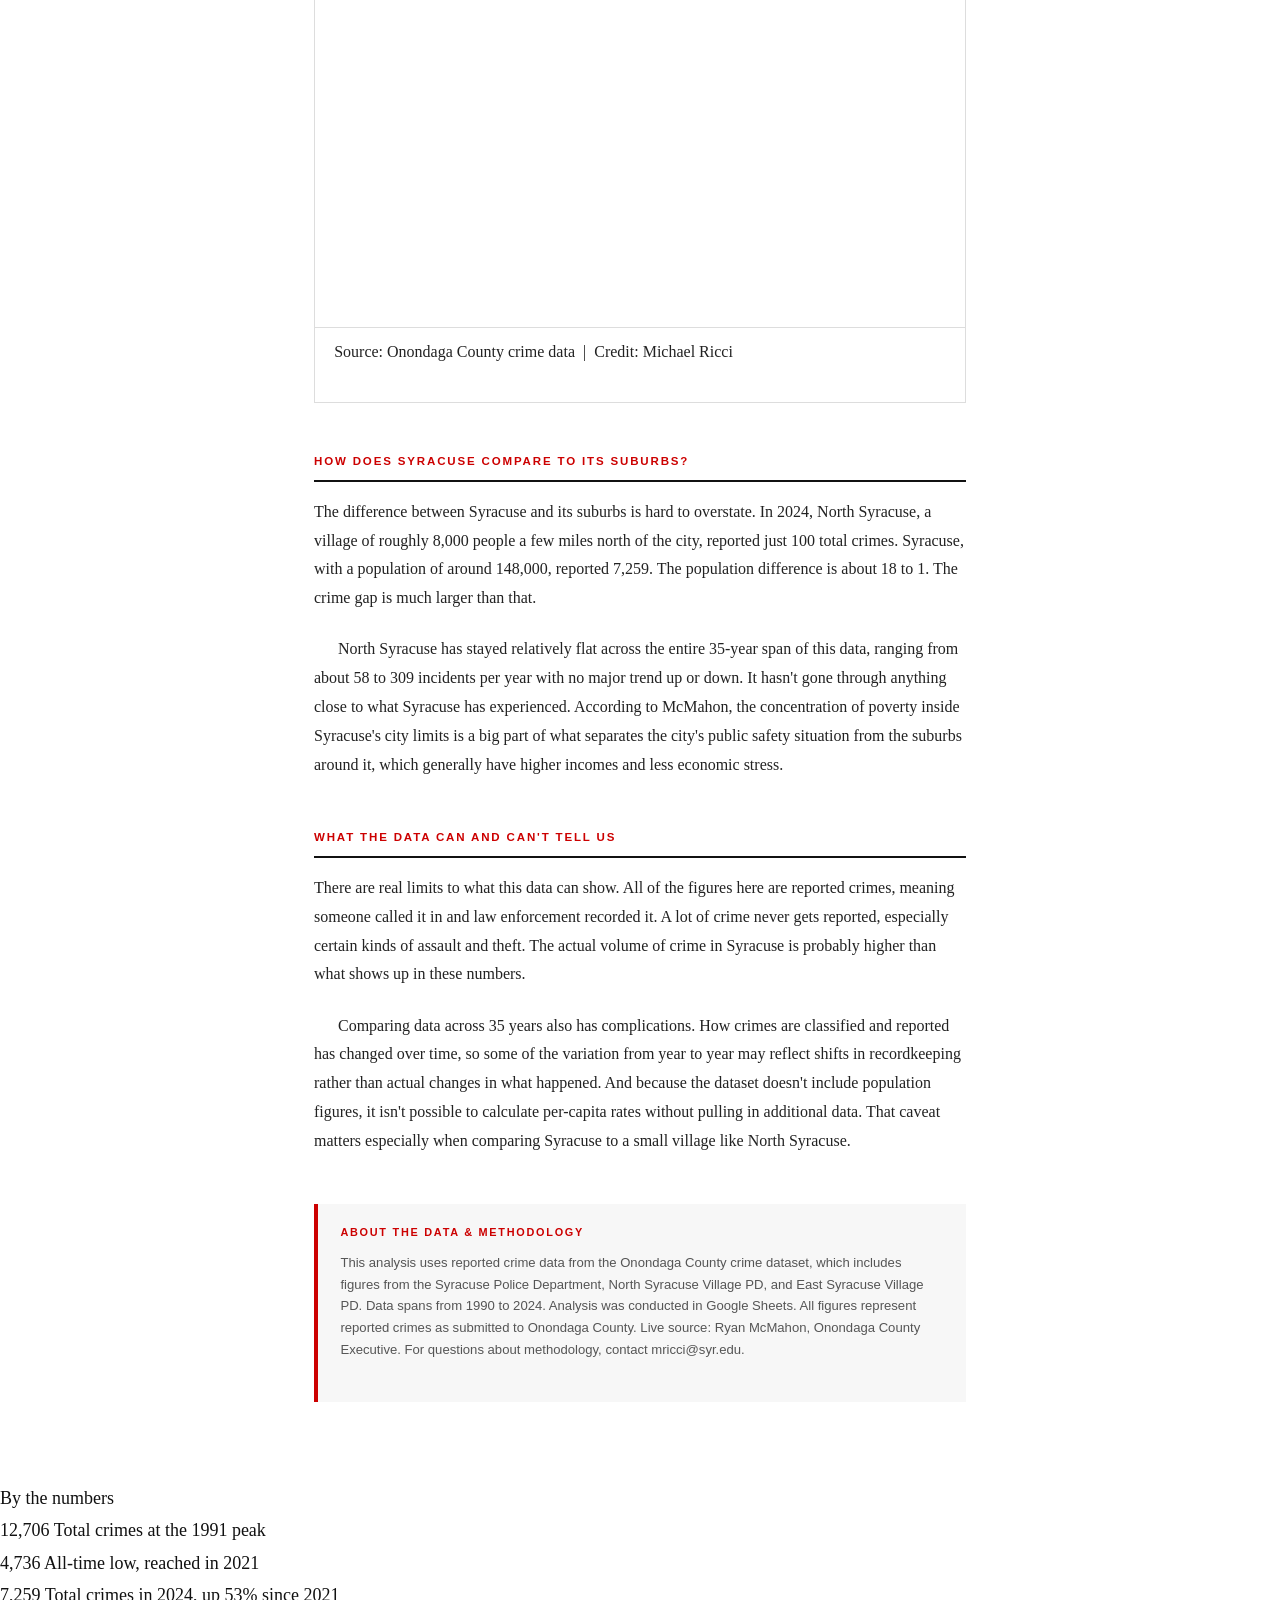
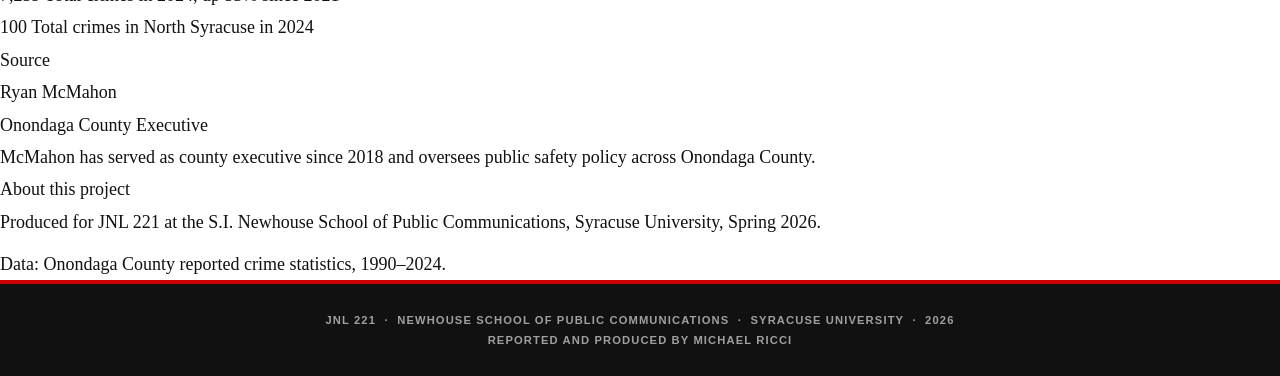
==== commit 831ce36d: "Update index.html" ====
--- a/index.html
+++ b/index.html
@@ -4,97 +4,181 @@
   <meta charset="UTF-8" />
   <meta name="viewport" content="width=device-width, initial-scale=1.0" />
   <title>Crime in Syracuse: What the Data Actually Shows</title>
-  <link href="https://fonts.googleapis.com/css2?family=Playfair+Display:ital,wght@0,700;0,900;1,700&family=Source+Serif+4:ital,opsz,wght@0,8..60,300;0,8..60,400;0,8..60,600;1,8..60,300;1,8..60,400&family=DM+Mono:wght@400;500&display=swap" rel="stylesheet" />
+  <link href="https://fonts.googleapis.com/css2?family=Playfair+Display:wght@700;900&family=Source+Serif+4:ital,opsz,wght@0,8..60,300;0,8..60,400;1,8..60,300;1,8..60,400&display=swap" rel="stylesheet" />
   <link rel="stylesheet" href="style.css" />
 </head>
 <body>
 
   <div class="top-bar"></div>
 
-  <!-- ── HEADER ── -->
+  <!-- NAV BAR -->
+  <nav class="nav-bar">
+    <div class="nav-inner">
+      <span class="nav-brand">Syracuse University · Newhouse School</span>
+      <span class="nav-course">JNL 221</span>
+    </div>
+  </nav>
+
+  <!-- HEADER -->
   <header>
     <div class="header-inner">
-      <p class="section-label">Public Safety · Onondaga County</p>
+      <p class="section-label">Public Safety &nbsp;·&nbsp; Onondaga County</p>
       <h1>Crime in Syracuse:<br>What the Data Actually Shows</h1>
       <p class="deck">People in Syracuse talk about crime constantly, but the conversation is rarely grounded in data. Decades of reported crime figures tell a more complicated story than most residents realize.</p>
       <div class="byline">
-        <span>By Michael Ricci</span>
+        <span>By <strong>Michael Ricci</strong></span>
         <span>Published April 2026</span>
         <span>Syracuse University · Newhouse School</span>
       </div>
     </div>
   </header>
 
-  <!-- ── MAIN CONTENT ── -->
-  <main>
-    <article class="prose">
+  <!-- STAT BAND -->
+  <div class="stat-band">
+    <div class="stat-band-inner">
+      <div class="stat-item">
+        <span class="stat-num">43%</span>
+        <span class="stat-desc">Drop in total crime since the 1991 peak</span>
+      </div>
+      <div class="stat-divider"></div>
+      <div class="stat-item">
+        <span class="stat-num">+151%</span>
+        <span class="stat-desc">Rise in motor vehicle theft, 2018–2024</span>
+      </div>
+      <div class="stat-divider"></div>
+      <div class="stat-item">
+        <span class="stat-num">72×</span>
+        <span class="stat-desc">More crimes in Syracuse than North Syracuse in 2024</span>
+      </div>
+      <div class="stat-divider"></div>
+      <div class="stat-item">
+        <span class="stat-num">4,736</span>
+        <span class="stat-desc">All-time low — reached in 2021, reversed since</span>
+      </div>
+    </div>
+  </div>
 
-      <!-- Intro paragraphs -->
-      <p>Ask almost anyone in Syracuse about crime and they'll tell you it's getting worse. It's a feeling that shapes where people choose to live, how politicians campaign and how the city spends money on policing. But the data doesn't always back that up. A look at decades of reported crime figures from the Syracuse Police Department and surrounding Onondaga County agencies shows a more complicated picture.</p>
+  <!-- PAGE BODY: two-column layout -->
+  <div class="page-wrap">
 
-      <p>Crime in Syracuse is down significantly from where it was in the early 1990s. But after hitting a record low in 2021, it has climbed back up sharply. And comparing Syracuse to its suburban neighbors raises questions that go beyond just counting incidents.</p>
+    <!-- MAIN ARTICLE -->
+    <main>
+      <article class="prose">
 
-      <!-- CHART 1 -->
-      <div class="viz-block">
-        <p class="viz-label">Chart 1 of 2</p>
-        <p class="viz-title">Syracuse Total Crime Has Fallen Sharply Since the 1990s, But Violent Crime Remains a Concern</p>
-        <p class="viz-chatter">Annual reported crime totals for the Syracuse Police Department, broken down by violent and property crime, from 1990 to 2024.</p>
-        <div class="datawrapper-embed">
-          <iframe title="Property crime drives Syracuse's recent surge - but violent crime never really recovered" aria-label="Line chart" id="datawrapper-chart-p7LCP" src="https://datawrapper.dwcdn.net/p7LCP/1/" scrolling="no" frameborder="0" style="width: 0; min-width: 100% !important; border: none;" height="454" data-external="1"></iframe><script type="text/javascript">window.addEventListener("message",function(a){if(void 0!==a.data["datawrapper-height"]){var e=document.querySelectorAll("iframe");for(var t in a.data["datawrapper-height"])for(var r,i=0;r=e[i];i++)if(r.contentWindow===a.source){var d=a.data["datawrapper-height"][t]+"px";r.style.height=d}}});</script>
+        <p>Ask almost anyone in Syracuse about crime and they'll tell you it's getting worse. It's a feeling that shapes where people choose to live, how politicians campaign and how the city spends money on policing. But the data doesn't always back that up. A look at decades of reported crime figures from the Syracuse Police Department and surrounding Onondaga County agencies shows a more complicated picture.</p>
+
+        <p>Crime in Syracuse is down significantly from where it was in the early 1990s. But after hitting a record low in 2021, it has climbed back up sharply. And comparing Syracuse to its suburban neighbors raises questions that go beyond just counting incidents.</p>
+
+        <!-- CHART 1 -->
+        <div class="viz-block">
+          <p class="viz-label">Chart 1 of 2</p>
+          <p class="viz-title">Syracuse Total Crime Has Fallen Sharply Since the 1990s, But Violent Crime Remains a Concern</p>
+          <p class="viz-chatter">Annual reported crime totals for the Syracuse Police Department, broken down by violent and property crime, 1990–2024.</p>
+          <div class="datawrapper-embed">
+            <iframe title="Property crime drives Syracuse's recent surge - but violent crime never really recovered" aria-label="Line chart" id="datawrapper-chart-p7LCP" src="https://datawrapper.dwcdn.net/p7LCP/1/" scrolling="no" frameborder="0" style="width: 0; min-width: 100% !important; border: none;" height="454" data-external="1"></iframe>
+            <script type="text/javascript">window.addEventListener("message",function(a){if(void 0!==a.data["datawrapper-height"]){var e=document.querySelectorAll("iframe");for(var t in a.data["datawrapper-height"])for(var r,i=0;r=e[i];i++)if(r.contentWindow===a.source){var d=a.data["datawrapper-height"][t]+"px";r.style.height=d}}});</script>
+          </div>
+          <p class="viz-source">Source: Onondaga County crime data / Syracuse Police Department &nbsp;|&nbsp; Credit: Michael Ricci</p>
         </div>
-        <p class="viz-source">Source: Onondaga County crime data / Syracuse Police Department &nbsp;|&nbsp; Credit: Michael Ricci</p>
+
+        <h2>A City's Crime Trajectory</h2>
+
+        <p>Total reported crime in Syracuse peaked at 12,706 incidents in 1991 and has fallen by nearly 43 percent since then, reaching 7,259 in 2024. Through most of the 2000s and 2010s the decline was fairly steady, following a pattern seen in a lot of mid-sized American cities as policing strategies shifted and economic conditions changed in certain neighborhoods.</p>
+
+        <p>The steepest drop came between 2013 and 2021, when total crime fell from 7,665 to an all-time low of 4,736. Since then it has gone back up every single year, rising more than 53 percent in three years to reach 7,259 in 2024, nearly wiping out a decade of progress.</p>
+
+        <blockquote class="pull-quote">
+          <p>"Poverty and crime are certainly connected."</p>
+          <cite>— Ryan McMahon, Onondaga County Executive</cite>
+        </blockquote>
+
+        <p>That matters when reading this data. Syracuse has one of the highest poverty rates of any city its size in the country, and poverty is one of the most reliable predictors of crime. The long-term decline didn't happen because poverty went away. It remains a serious problem, and the recent rise in crime has renewed questions about what is actually driving it.</p>
+
+        <h2>Violent Crime vs. Property Crime: Two Different Stories</h2>
+
+        <p>Not all crime categories are moving the same way. Violent crime, which includes murder, rape, robbery and aggravated assault, peaked in 2005 at 1,570 incidents. It has never really come back down to the levels seen in the 1990s. In 2024, Syracuse recorded 1,111 violent crimes, and the number has stayed above 1,000 for most of the past two decades.</p>
+
+        <p>Property crime is a different story, and it's mostly responsible for the recent surge. After dropping to a record low of 3,508 incidents in 2021, property crime climbed to 6,148 by 2024. The biggest driver of that jump is motor vehicle theft, which went from 506 incidents in 2018 to 1,270 in 2024, a 151 percent increase in six years. The spike is partly tied to a national trend involving security flaws in certain Hyundai and Kia models that made them easy to steal. In Syracuse, where property crime was already a problem, the increase has been hard to ignore.</p>
+
+        <!-- CHART 2 -->
+        <div class="viz-block">
+          <p class="viz-label">Chart 2 of 2</p>
+          <p class="viz-title">Syracuse vs. Suburban Departments: A County-Wide Comparison</p>
+          <p class="viz-chatter">Reported crime totals for Syracuse and North Syracuse, 1990–2024. Note: Syracuse's population is approximately 30 times larger than North Syracuse's. These figures are raw totals, not per-capita rates.</p>
+          <div class="datawrapper-embed">
+            <iframe title="Syracuse reports roughly 70 times more crime than neighboring North Syracuse" aria-label="Line chart" id="datawrapper-chart-S2GVQ" src="https://datawrapper.dwcdn.net/S2GVQ/1/" scrolling="no" frameborder="0" style="width: 0; min-width: 100% !important; border: none;" height="495" data-external="1"></iframe>
+            <script type="text/javascript">window.addEventListener("message",function(a){if(void 0!==a.data["datawrapper-height"]){var e=document.querySelectorAll("iframe");for(var t in a.data["datawrapper-height"])for(var r,i=0;r=e[i];i++)if(r.contentWindow===a.source){var d=a.data["datawrapper-height"][t]+"px";r.style.height=d}}});</script>
+          </div>
+          <p class="viz-source">Source: Onondaga County crime data &nbsp;|&nbsp; Credit: Michael Ricci</p>
+        </div>
+
+        <h2>How Does Syracuse Compare to Its Suburbs?</h2>
+
+        <p>The difference between Syracuse and its suburbs is hard to overstate. In 2024, North Syracuse, a village of roughly 8,000 people a few miles north of the city, reported just 100 total crimes. Syracuse, with a population of around 148,000, reported 7,259. The population difference is about 18 to 1. The crime gap is much larger than that.</p>
+
+        <p>North Syracuse has stayed relatively flat across the entire 35-year span of this data, ranging from about 58 to 309 incidents per year with no major trend up or down. It hasn't gone through anything close to what Syracuse has experienced. According to McMahon, the concentration of poverty inside Syracuse's city limits is a big part of what separates the city's public safety situation from the suburbs around it, which generally have higher incomes and less economic stress.</p>
+
+        <h2>What the Data Can and Can't Tell Us</h2>
+
+        <p>There are real limits to what this data can show. All of the figures here are reported crimes, meaning someone called it in and law enforcement recorded it. A lot of crime never gets reported, especially certain kinds of assault and theft. The actual volume of crime in Syracuse is probably higher than what shows up in these numbers.</p>
+
+        <p>Comparing data across 35 years also has complications. How crimes are classified and reported has changed over time, so some of the variation from year to year may reflect shifts in recordkeeping rather than actual changes in what happened. And because the dataset doesn't include population figures, it isn't possible to calculate per-capita rates without pulling in additional data. That caveat matters especially when comparing Syracuse to a small village like North Syracuse.</p>
+
+        <div class="method-box">
+          <h3>About the Data &amp; Methodology</h3>
+          <p>This analysis uses reported crime data from the Onondaga County crime dataset, which includes figures from the Syracuse Police Department, North Syracuse Village PD, and East Syracuse Village PD. Data spans from 1990 to 2024. Analysis was conducted in Google Sheets. All figures represent reported crimes as submitted to Onondaga County. Live source: Ryan McMahon, Onondaga County Executive. For questions about methodology, contact mricci@syr.edu.</p>
+        </div>
+
+      </article>
+    </main>
+
+    <!-- SIDEBAR -->
+    <aside class="sidebar">
+
+      <div class="sidebar-block">
+        <p class="sidebar-label">By the numbers</p>
+        <div class="sidebar-stat-row">
+          <span class="sidebar-num">12,706</span>
+          <span class="sidebar-desc">Total crimes at the 1991 peak</span>
+        </div>
+        <div class="sidebar-stat-row">
+          <span class="sidebar-num">4,736</span>
+          <span class="sidebar-desc">All-time low, reached in 2021</span>
+        </div>
+        <div class="sidebar-stat-row">
+          <span class="sidebar-num">7,259</span>
+          <span class="sidebar-desc">Total crimes in 2024, up 53% since 2021</span>
+        </div>
+        <div class="sidebar-stat-row">
+          <span class="sidebar-num">100</span>
+          <span class="sidebar-desc">Total crimes in North Syracuse in 2024</span>
+        </div>
       </div>
 
-      <h2>A City's Crime Trajectory</h2>
-
-      <p>Total reported crime in Syracuse peaked at 12,706 incidents in 1991 and has fallen by nearly 43 percent since then, reaching 7,259 in 2024. Through most of the 2000s and 2010s the decline was fairly steady, following a pattern seen in a lot of mid-sized American cities as policing strategies shifted and economic conditions changed in certain neighborhoods.</p>
-
-      <p>The steepest drop came between 2013 and 2021, when total crime fell from 7,665 to an all-time low of 4,736. Since then it has gone back up every single year, rising more than 53 percent in three years to reach 7,259 in 2024, nearly wiping out a decade of progress. Onondaga County Executive Ryan McMahon acknowledged that poverty is a persistent problem in Syracuse and that dealing with it is central to any serious effort to improve public safety in the city.</p>
-
-      <p>That matters when reading this data. Syracuse has one of the highest poverty rates of any city its size in the country, and poverty is one of the most reliable predictors of crime. The long-term decline didn't happen because poverty went away. It remains a serious problem, and the recent rise in crime has renewed questions about what is actually driving it.</p>
-
-      <h2>Violent Crime vs. Property Crime: Two Different Stories</h2>
-
-      <p>Not all crime categories are moving the same way. Violent crime, which includes murder, rape, robbery and aggravated assault, peaked in 2005 at 1,570 incidents. It has never really come back down to the levels seen in the 1990s. In 2024, Syracuse recorded 1,111 violent crimes, and the number has stayed above 1,000 for most of the past two decades.</p>
-
-      <p>Property crime is a different story, and it's mostly responsible for the recent surge. After dropping to a record low of 3,508 incidents in 2021, property crime climbed to 6,148 by 2024. The biggest driver of that jump is motor vehicle theft, which went from 506 incidents in 2018 to 1,270 in 2024, a 151 percent increase in six years. The spike is partly tied to a national trend involving security flaws in certain Hyundai and Kia models that made them easy to steal. In Syracuse, where property crime was already a problem, the increase has been hard to ignore.</p>
-
-      <!-- CHART 2 -->
-      <div class="viz-block">
-        <p class="viz-label">Chart 2 of 2</p>
-        <p class="viz-title">Syracuse vs. Suburban Departments: A County-Wide Comparison</p>
-        <p class="viz-chatter">Reported crime totals for Syracuse, North Syracuse, East Syracuse, and other Onondaga County agencies over time, showing diverging trends within the same county.</p>
-        <div class="datawrapper-embed">
-          <iframe title="Syracuse reports roughly 70 times more crime than neighboring North Syracuse" aria-label="Line chart" id="datawrapper-chart-S2GVQ" src="https://datawrapper.dwcdn.net/S2GVQ/1/" scrolling="no" frameborder="0" style="width: 0; min-width: 100% !important; border: none;" height="495" data-external="1"></iframe><script type="text/javascript">window.addEventListener("message",function(a){if(void 0!==a.data["datawrapper-height"]){var e=document.querySelectorAll("iframe");for(var t in a.data["datawrapper-height"])for(var r,i=0;r=e[i];i++)if(r.contentWindow===a.source){var d=a.data["datawrapper-height"][t]+"px";r.style.height=d}}});</script>
-        </div>
-        <p class="viz-source">Source: Onondaga County crime data / Syracuse Police Department &nbsp;|&nbsp; Credit: Michael Ricci</p>
+      <div class="sidebar-block">
+        <p class="sidebar-label">Source</p>
+        <p class="sidebar-source-name">Ryan McMahon</p>
+        <p class="sidebar-source-title">Onondaga County Executive</p>
+        <p class="sidebar-source-bio">McMahon has served as county executive since 2018 and oversees public safety policy across Onondaga County.</p>
       </div>
 
-      <h2>How Does Syracuse Compare to Its Suburbs?</h2>
-
-      <p>The difference between Syracuse and its suburbs is hard to overstate. In 2024, North Syracuse, a village of roughly 8,000 people a few miles north of the city, reported just 100 total crimes. Syracuse, with a population of around 148,000, reported 7,259. The population difference is about 18 to 1. The crime gap is much larger than that.</p>
-
-      <p>North Syracuse has stayed relatively flat across the entire 35-year span of this data, ranging from about 58 to 309 incidents per year with no major trend up or down. It hasn't gone through anything close to what Syracuse has experienced. According to McMahon, the concentration of poverty inside Syracuse's city limits is a big part of what separates the city's public safety situation from the suburbs around it, which generally have higher incomes and less economic stress.</p>
-
-      <h2>What the Data Can and Can't Tell Us</h2>
-
-      <p>There are real limits to what this data can show. All of the figures here are reported crimes, meaning someone called it in and law enforcement recorded it. A lot of crime never gets reported, especially certain kinds of assault and theft. The actual volume of crime in Syracuse is probably higher than what shows up in these numbers.</p>
-
-      <p>Comparing data across 35 years also has complications. How crimes are classified and reported has changed over time, so some of the variation from year to year may reflect shifts in recordkeeping rather than actual changes in what happened. And because the dataset doesn't include population figures, it isn't possible to calculate per-capita rates without pulling in additional data. That caveat matters especially when comparing Syracuse to a small village like North Syracuse.</p>
-
-      <!-- Methodology box -->
-      <div class="method-box">
-        <h3>About the Data &amp; Methodology</h3>
-        <p>This analysis uses reported crime data from the Onondaga County crime dataset, which includes figures from the Syracuse Police Department, North Syracuse Village PD, and East Syracuse Village PD. Data spans from 1990 to 2024. Analysis was conducted in Google Sheets. All figures represent reported crimes as submitted to Onondaga County. Live source: Ryan McMahon, Onondaga County Executive. For questions about methodology, contact mricci@syr.edu.</p>
+      <div class="sidebar-block">
+        <p class="sidebar-label">About this project</p>
+        <p class="sidebar-body">Produced for JNL 221 at the S.I. Newhouse School of Public Communications, Syracuse University, Spring 2026.</p>
+        <p class="sidebar-body" style="margin-top: 0.6rem;">Data: Onondaga County reported crime statistics, 1990–2024.</p>
       </div>
 
-    </article>
-  </main>
+    </aside>
 
-  <!-- ── FOOTER ── -->
+  </div>
+
+  <!-- FOOTER -->
   <footer>
-    <p>Produced for JNL 221 · Newhouse School of Public Communications · Syracuse University · 2026</p>
+    <div class="footer-inner">
+      <p class="footer-brand">JNL 221 &nbsp;·&nbsp; Newhouse School of Public Communications &nbsp;·&nbsp; Syracuse University &nbsp;·&nbsp; 2026</p>
+      <p class="footer-credit">Reported and produced by Michael Ricci</p>
+    </div>
   </footer>
 
 </body>
-</html>+</html>
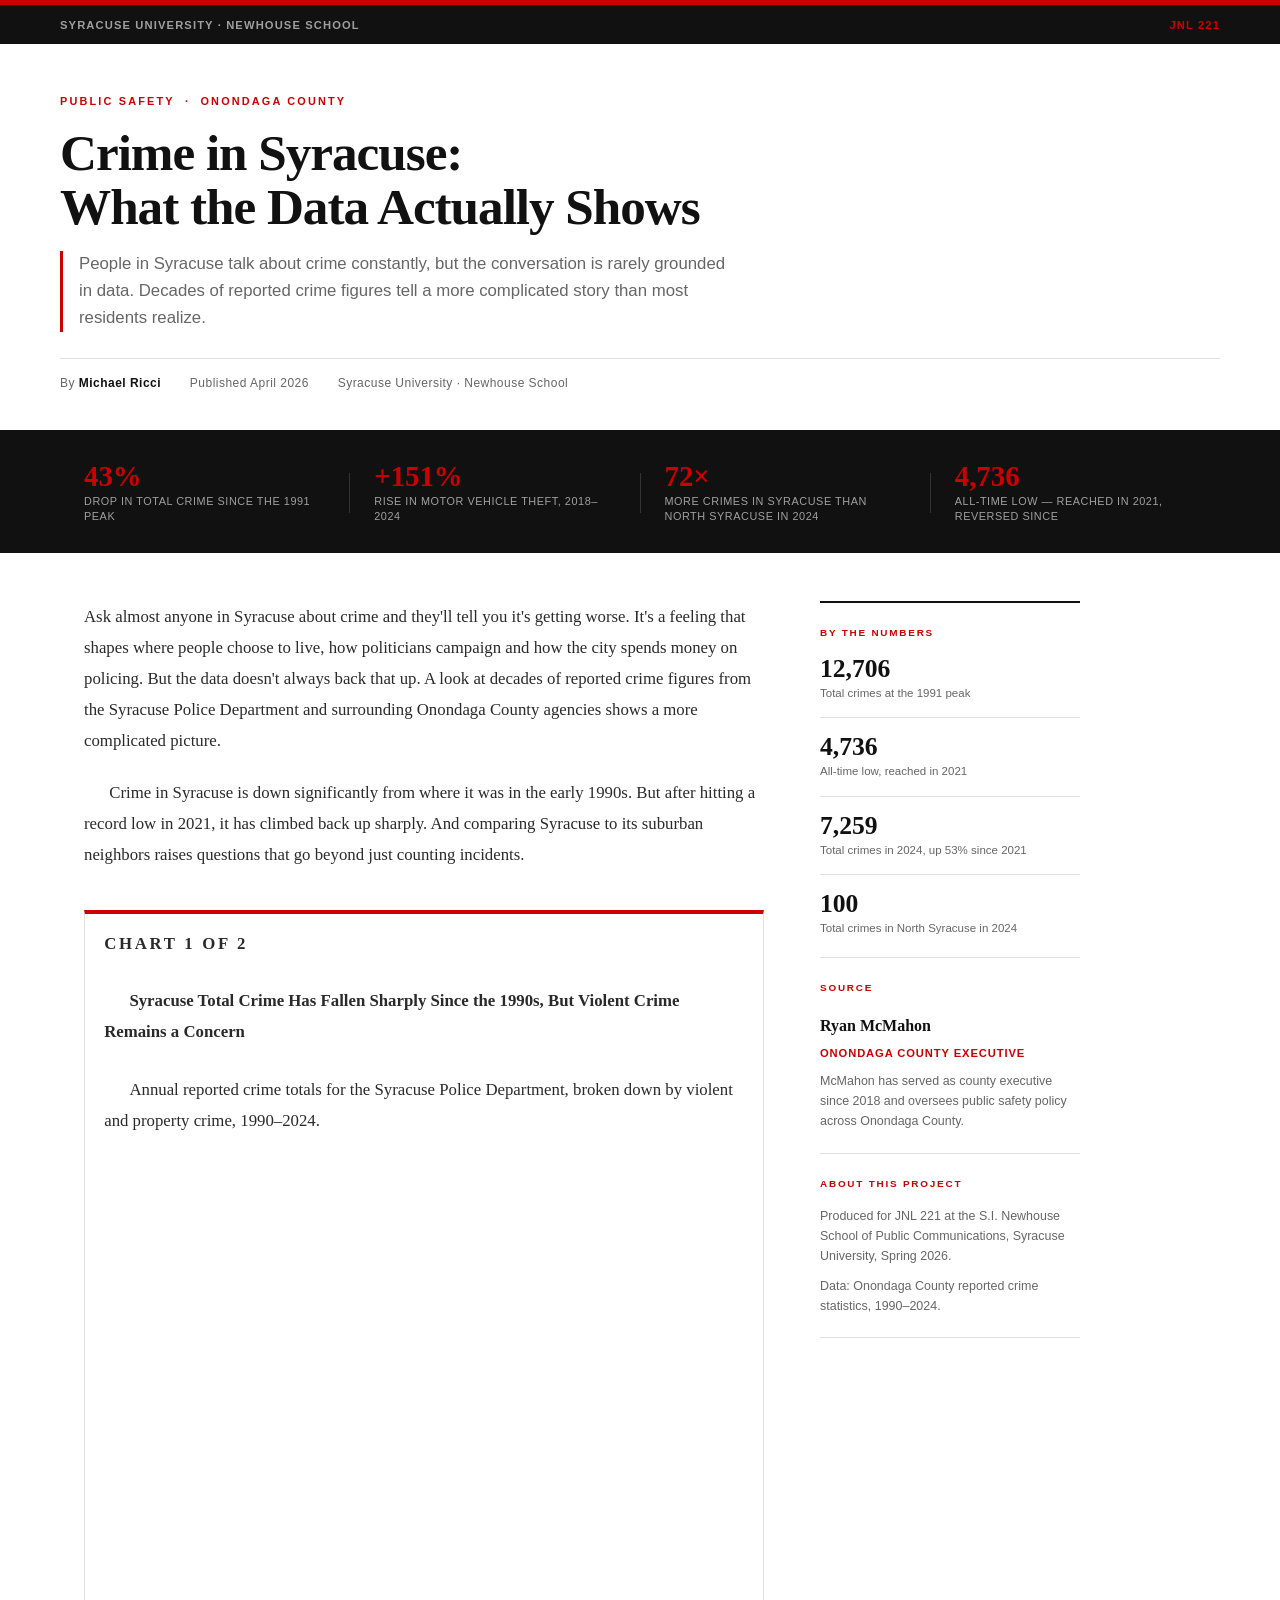
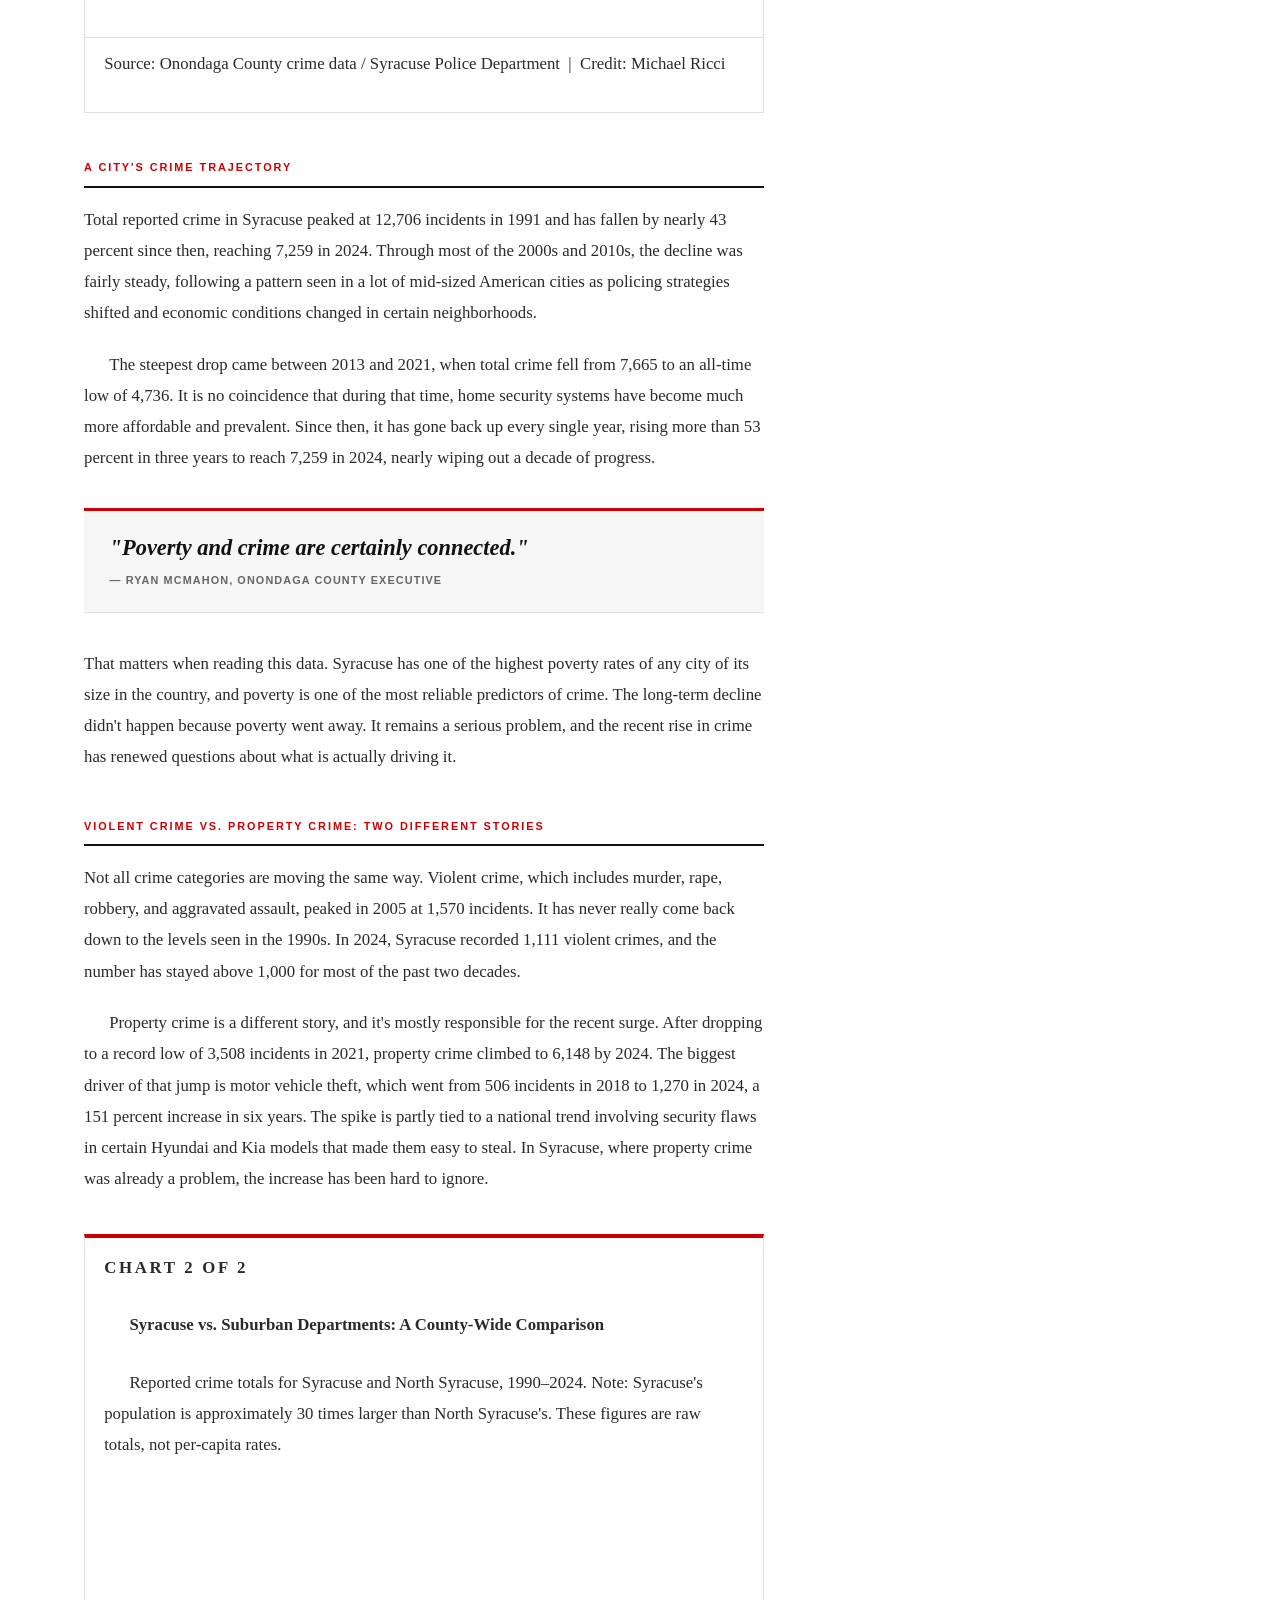
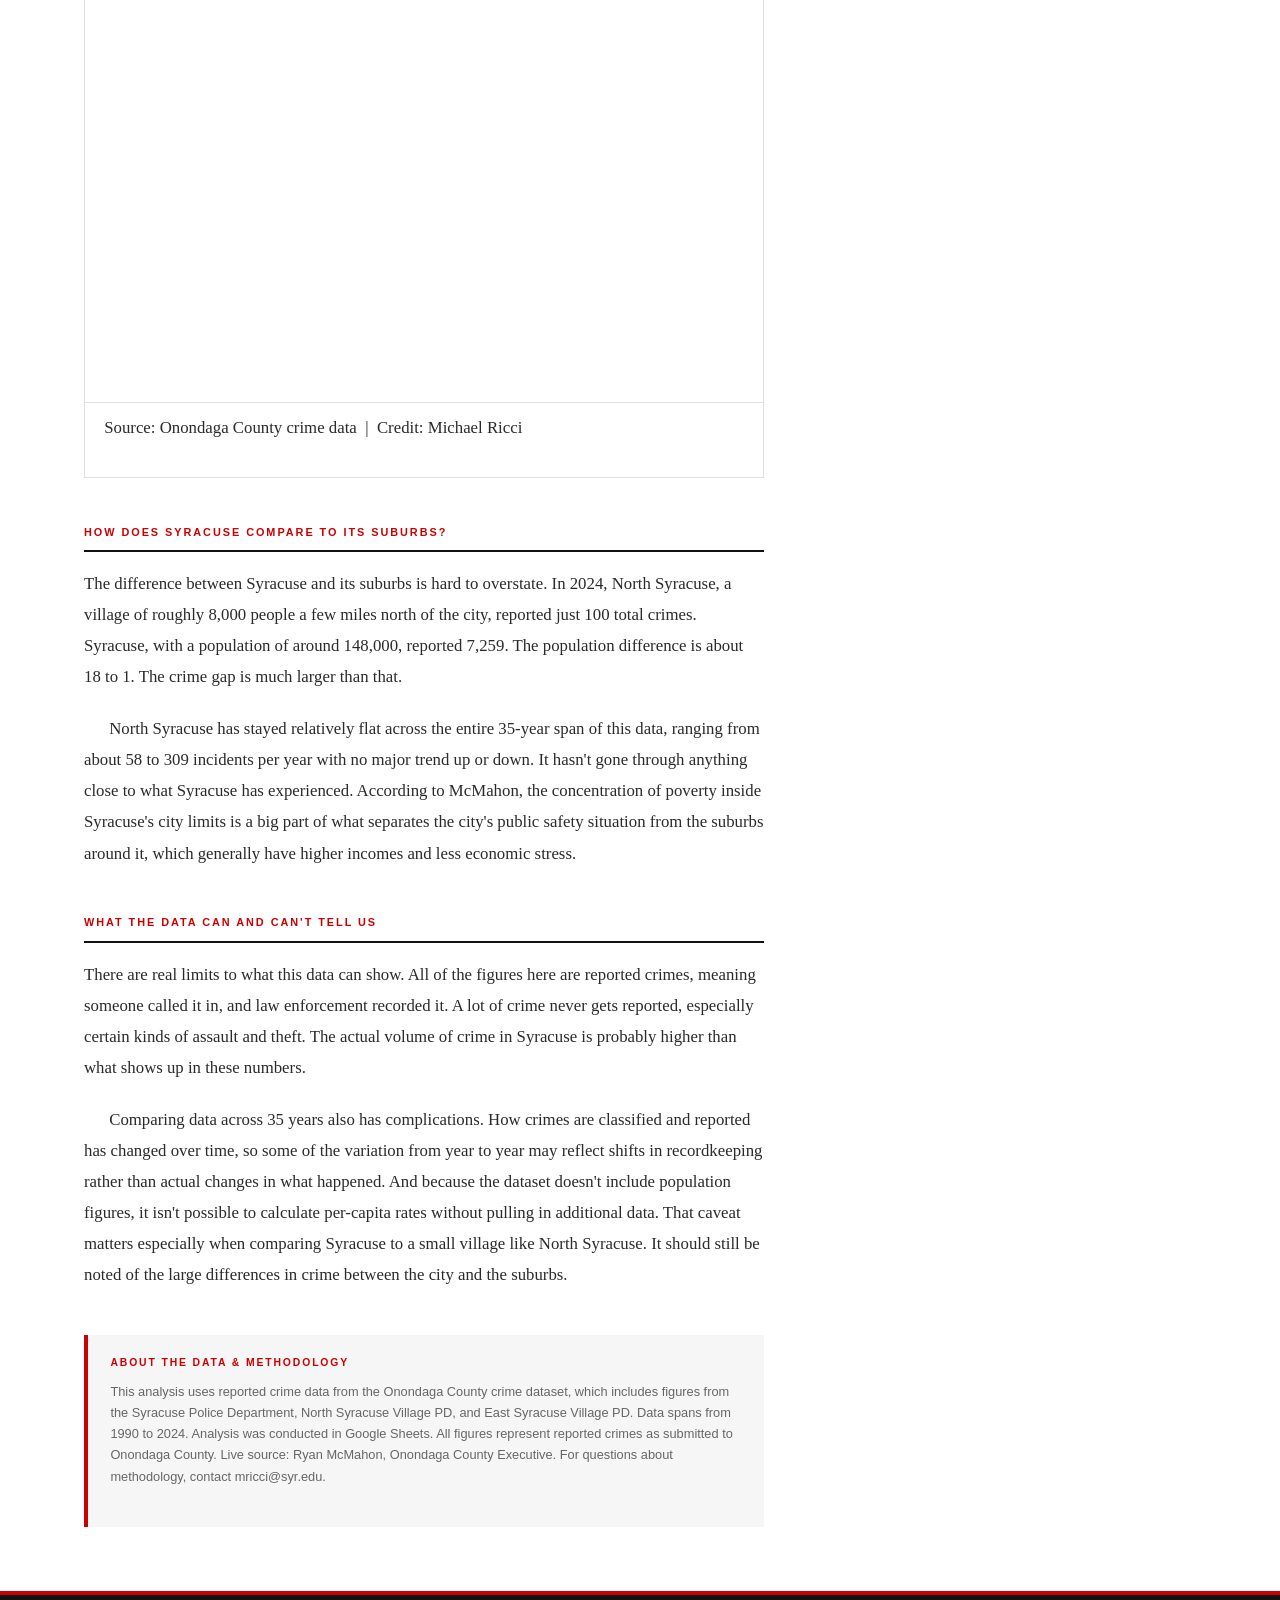
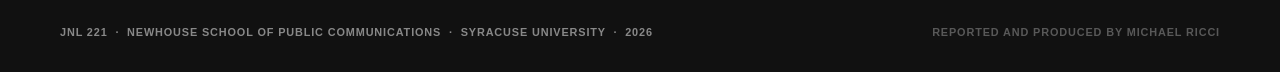
==== commit c38933c2: "Update index.html" ====
--- a/index.html
+++ b/index.html
@@ -83,20 +83,20 @@
 
         <h2>A City's Crime Trajectory</h2>
 
-        <p>Total reported crime in Syracuse peaked at 12,706 incidents in 1991 and has fallen by nearly 43 percent since then, reaching 7,259 in 2024. Through most of the 2000s and 2010s the decline was fairly steady, following a pattern seen in a lot of mid-sized American cities as policing strategies shifted and economic conditions changed in certain neighborhoods.</p>
+        <p>Total reported crime in Syracuse peaked at 12,706 incidents in 1991 and has fallen by nearly 43 percent since then, reaching 7,259 in 2024. Through most of the 2000s and 2010s, the decline was fairly steady, following a pattern seen in a lot of mid-sized American cities as policing strategies shifted and economic conditions changed in certain neighborhoods.</p>
 
-        <p>The steepest drop came between 2013 and 2021, when total crime fell from 7,665 to an all-time low of 4,736. Since then it has gone back up every single year, rising more than 53 percent in three years to reach 7,259 in 2024, nearly wiping out a decade of progress.</p>
+        <p>The steepest drop came between 2013 and 2021, when total crime fell from 7,665 to an all-time low of 4,736. It is no coincidence that during that time, home security systems have become much more affordable and prevalent. Since then, it has gone back up every single year, rising more than 53 percent in three years to reach 7,259 in 2024, nearly wiping out a decade of progress.</p>
 
         <blockquote class="pull-quote">
           <p>"Poverty and crime are certainly connected."</p>
           <cite>— Ryan McMahon, Onondaga County Executive</cite>
         </blockquote>
 
-        <p>That matters when reading this data. Syracuse has one of the highest poverty rates of any city its size in the country, and poverty is one of the most reliable predictors of crime. The long-term decline didn't happen because poverty went away. It remains a serious problem, and the recent rise in crime has renewed questions about what is actually driving it.</p>
+        <p>That matters when reading this data. Syracuse has one of the highest poverty rates of any city of its size in the country, and poverty is one of the most reliable predictors of crime. The long-term decline didn't happen because poverty went away. It remains a serious problem, and the recent rise in crime has renewed questions about what is actually driving it.</p>
 
         <h2>Violent Crime vs. Property Crime: Two Different Stories</h2>
 
-        <p>Not all crime categories are moving the same way. Violent crime, which includes murder, rape, robbery and aggravated assault, peaked in 2005 at 1,570 incidents. It has never really come back down to the levels seen in the 1990s. In 2024, Syracuse recorded 1,111 violent crimes, and the number has stayed above 1,000 for most of the past two decades.</p>
+        <p>Not all crime categories are moving the same way. Violent crime, which includes murder, rape, robbery, and aggravated assault, peaked in 2005 at 1,570 incidents. It has never really come back down to the levels seen in the 1990s. In 2024, Syracuse recorded 1,111 violent crimes, and the number has stayed above 1,000 for most of the past two decades.</p>
 
         <p>Property crime is a different story, and it's mostly responsible for the recent surge. After dropping to a record low of 3,508 incidents in 2021, property crime climbed to 6,148 by 2024. The biggest driver of that jump is motor vehicle theft, which went from 506 incidents in 2018 to 1,270 in 2024, a 151 percent increase in six years. The spike is partly tied to a national trend involving security flaws in certain Hyundai and Kia models that made them easy to steal. In Syracuse, where property crime was already a problem, the increase has been hard to ignore.</p>
 
@@ -120,9 +120,9 @@
 
         <h2>What the Data Can and Can't Tell Us</h2>
 
-        <p>There are real limits to what this data can show. All of the figures here are reported crimes, meaning someone called it in and law enforcement recorded it. A lot of crime never gets reported, especially certain kinds of assault and theft. The actual volume of crime in Syracuse is probably higher than what shows up in these numbers.</p>
+        <p>There are real limits to what this data can show. All of the figures here are reported crimes, meaning someone called it in, and law enforcement recorded it. A lot of crime never gets reported, especially certain kinds of assault and theft. The actual volume of crime in Syracuse is probably higher than what shows up in these numbers.</p>
 
-        <p>Comparing data across 35 years also has complications. How crimes are classified and reported has changed over time, so some of the variation from year to year may reflect shifts in recordkeeping rather than actual changes in what happened. And because the dataset doesn't include population figures, it isn't possible to calculate per-capita rates without pulling in additional data. That caveat matters especially when comparing Syracuse to a small village like North Syracuse.</p>
+        <p>Comparing data across 35 years also has complications. How crimes are classified and reported has changed over time, so some of the variation from year to year may reflect shifts in recordkeeping rather than actual changes in what happened. And because the dataset doesn't include population figures, it isn't possible to calculate per-capita rates without pulling in additional data. That caveat matters especially when comparing Syracuse to a small village like North Syracuse. It should still be noted of the large differences in crime between the city and the suburbs.  </p>
 
         <div class="method-box">
           <h3>About the Data &amp; Methodology</h3>
--- a/style.css
+++ b/style.css
@@ -1,14 +1,15 @@
-/* ── CSS Variables ── */
+/* ── Variables ── */
 :root {
-  --red:        #cc0000;
-  --red-dark:   #a00000;
-  --ink:        #111111;
-  --ink-soft:   #222222;
-  --muted:      #555555;
-  --rule:       #dddddd;
-  --bg:         #ffffff;
-  --bg-light:   #f7f7f7;
-  --max-w:      700px;
+  --red:      #cc0000;
+  --ink:      #111111;
+  --ink-soft: #2a2a2a;
+  --muted:    #666666;
+  --rule:     #e0e0e0;
+  --bg:       #ffffff;
+  --bg-light: #f6f6f6;
+  --max-w:    1160px;
+  --main-w:   680px;
+  --side-w:   260px;
 }
 
 *, *::before, *::after { box-sizing: border-box; margin: 0; padding: 0; }
@@ -24,13 +25,39 @@
 /* ── Top red bar ── */
 .top-bar {
   background: var(--red);
-  height: 6px;
-}
+  height: 5px;
+}
+
+/* ── Nav bar ── */
+.nav-bar {
+  background: var(--ink);
+  padding: 0.6rem 1.5rem;
+}
+
+.nav-inner {
+  max-width: var(--max-w);
+  margin: 0 auto;
+  display: flex;
+  justify-content: space-between;
+  align-items: center;
+}
+
+.nav-brand,
+.nav-course {
+  font-family: Arial, Helvetica, sans-serif;
+  font-size: 0.7rem;
+  font-weight: 700;
+  letter-spacing: 0.1em;
+  text-transform: uppercase;
+  color: rgba(255,255,255,0.6);
+}
+
+.nav-course { color: var(--red); }
 
 /* ── Header ── */
 header {
   border-bottom: 3px solid var(--ink);
-  padding: 2.5rem 1.5rem 2rem;
+  padding: 3rem 1.5rem 2.2rem;
   background: var(--bg);
 }
 
@@ -41,32 +68,32 @@
 
 .section-label {
   font-family: Arial, Helvetica, sans-serif;
-  font-size: 0.7rem;
-  font-weight: 700;
-  letter-spacing: 0.18em;
+  font-size: 0.68rem;
+  font-weight: 700;
+  letter-spacing: 0.2em;
   text-transform: uppercase;
   color: var(--red);
   margin-bottom: 0.9rem;
 }
 
 h1 {
-  font-family: Georgia, 'Times New Roman', serif;
-  font-size: clamp(2rem, 5vw, 3.4rem);
-  font-weight: 700;
+  font-family: 'Playfair Display', Georgia, serif;
+  font-size: clamp(2.2rem, 4vw, 3.6rem);
+  font-weight: 900;
   line-height: 1.05;
   margin-bottom: 1.1rem;
   color: var(--ink);
-  letter-spacing: -0.01em;
+  letter-spacing: -0.02em;
+  max-width: 820px;
 }
 
 .deck {
   font-family: Arial, Helvetica, sans-serif;
   font-size: 1.05rem;
-  font-style: normal;
   font-weight: 400;
   color: var(--muted);
-  line-height: 1.55;
-  max-width: 620px;
+  line-height: 1.6;
+  max-width: 680px;
   margin-bottom: 1.6rem;
   border-left: 3px solid var(--red);
   padding-left: 1rem;
@@ -75,116 +102,174 @@
 .byline {
   font-family: Arial, Helvetica, sans-serif;
   font-size: 0.75rem;
-  font-weight: 700;
-  letter-spacing: 0.05em;
-  text-transform: uppercase;
+  font-weight: 400;
+  letter-spacing: 0.04em;
   color: var(--muted);
   border-top: 1px solid var(--rule);
   padding-top: 0.9rem;
   display: flex;
-  gap: 1.5rem;
+  gap: 1.8rem;
   flex-wrap: wrap;
 }
 
-/* ── Main layout ── */
-main {
+.byline strong { color: var(--ink); }
+
+/* ── Stat band ── */
+.stat-band {
+  background: var(--ink);
+  padding: 1.4rem 1.5rem;
+}
+
+.stat-band-inner {
   max-width: var(--max-w);
   margin: 0 auto;
-  padding: 2.5rem 1.5rem 4rem;
-}
-
-/* ── Body text ── */
+  display: flex;
+  align-items: center;
+  gap: 0;
+  flex-wrap: wrap;
+}
+
+.stat-item {
+  flex: 1;
+  min-width: 160px;
+  padding: 0.4rem 1.5rem;
+  display: flex;
+  flex-direction: column;
+  gap: 0.2rem;
+}
+
+.stat-num {
+  font-family: 'Playfair Display', Georgia, serif;
+  font-size: 1.8rem;
+  font-weight: 900;
+  color: var(--red);
+  line-height: 1;
+}
+
+.stat-desc {
+  font-family: Arial, Helvetica, sans-serif;
+  font-size: 0.68rem;
+  color: rgba(255,255,255,0.6);
+  line-height: 1.4;
+  text-transform: uppercase;
+  letter-spacing: 0.05em;
+}
+
+.stat-divider {
+  width: 1px;
+  height: 40px;
+  background: rgba(255,255,255,0.15);
+  flex-shrink: 0;
+}
+
+/* ── Page wrap: two-column ── */
+.page-wrap {
+  max-width: var(--max-w);
+  margin: 0 auto;
+  padding: 3rem 1.5rem 4rem;
+  display: grid;
+  grid-template-columns: minmax(0, var(--main-w)) minmax(0, var(--side-w));
+  gap: 3.5rem;
+  align-items: start;
+}
+
+/* ── Main article ── */
+main { min-width: 0; }
+
 .prose p {
-  margin-bottom: 1.4rem;
-  font-family: Georgia, 'Times New Roman', serif;
-  font-size: 1rem;
-  line-height: 1.8;
+  font-family: 'Source Serif 4', Georgia, serif;
+  font-size: 1.05rem;
+  line-height: 1.85;
   color: var(--ink-soft);
+  margin-bottom: 1.3rem;
 }
 
 .prose p + p { text-indent: 1.5em; }
-.prose p:first-child { text-indent: 0; }
-
-/* ── Section headers ── */
+.prose p:first-child,
+.prose h2 + p { text-indent: 0; }
+
 .prose h2 {
   font-family: Arial, Helvetica, sans-serif;
-  font-size: 0.72rem;
-  font-weight: 700;
-  letter-spacing: 0.16em;
-  text-transform: uppercase;
-  color: var(--red);
-  margin: 3rem 0 1rem;
+  font-size: 0.68rem;
+  font-weight: 700;
+  letter-spacing: 0.18em;
+  text-transform: uppercase;
+  color: var(--red);
+  margin: 2.8rem 0 1rem;
   padding-bottom: 0.5rem;
   border-bottom: 2px solid var(--ink);
 }
 
 /* ── Pull quote ── */
 .pull-quote {
-  margin: 2.5rem 0;
-  padding: 1.4rem 1.6rem;
+  margin: 2.2rem 0;
+  padding: 1.3rem 1.6rem;
   border-top: 3px solid var(--red);
   border-bottom: 1px solid var(--rule);
+  background: var(--bg-light);
 }
 
 .pull-quote p {
-  font-family: Georgia, 'Times New Roman', serif;
-  font-size: 1.35rem;
+  font-family: 'Playfair Display', Georgia, serif !important;
+  font-size: 1.4rem !important;
   font-style: italic;
-  font-weight: 400;
-  line-height: 1.45;
-  color: var(--ink);
-  margin: 0 0 0.6rem;
+  font-weight: 700;
+  line-height: 1.4 !important;
+  color: var(--ink) !important;
+  margin: 0 0 0.5rem !important;
+  text-indent: 0 !important;
 }
 
 .pull-quote cite {
   font-family: Arial, Helvetica, sans-serif;
-  font-size: 0.7rem;
+  font-size: 0.68rem;
   font-weight: 700;
   letter-spacing: 0.1em;
   text-transform: uppercase;
   color: var(--muted);
   font-style: normal;
-}
-
-/* ── Data viz containers ── */
+  display: block;
+}
+
+/* ── Viz blocks ── */
 .viz-block {
   margin: 2.5rem 0;
-  background: var(--bg);
   border: 1px solid var(--rule);
   border-top: 4px solid var(--red);
+  background: var(--bg);
 }
 
 .viz-label {
   font-family: Arial, Helvetica, sans-serif;
-  font-size: 0.65rem;
-  font-weight: 700;
-  letter-spacing: 0.14em;
+  font-size: 0.62rem;
+  font-weight: 700;
+  letter-spacing: 0.16em;
   text-transform: uppercase;
   color: var(--red);
   padding: 0.9rem 1.2rem 0;
+  display: block;
 }
 
 .viz-title {
-  font-family: Georgia, 'Times New Roman', serif;
-  font-size: 1.05rem;
+  font-family: 'Playfair Display', Georgia, serif;
+  font-size: 1rem;
   font-weight: 700;
   padding: 0.3rem 1.2rem 0.4rem;
   color: var(--ink);
   line-height: 1.3;
+  display: block;
 }
 
 .viz-chatter {
   font-family: Arial, Helvetica, sans-serif;
-  font-size: 0.82rem;
+  font-size: 0.8rem;
   color: var(--muted);
   padding: 0 1.2rem 1rem;
   line-height: 1.5;
-}
-
-/* Datawrapper iframe wrapper */
-.datawrapper-embed {
-  padding: 0 1.2rem;
-}
+  display: block;
+}
+
+.datawrapper-embed { padding: 0 1.2rem; }
 
 .datawrapper-embed iframe {
   width: 100%;
@@ -192,32 +277,19 @@
   display: block;
 }
 
-/* Placeholder */
-.viz-placeholder {
-  margin: 0 1.2rem;
-  height: 340px;
-  background: var(--bg-light);
-  display: flex;
-  align-items: center;
-  justify-content: center;
-  color: var(--muted);
-  font-family: Arial, Helvetica, sans-serif;
-  font-size: 0.78rem;
-  letter-spacing: 0.06em;
-}
-
 .viz-source {
   font-family: Arial, Helvetica, sans-serif;
-  font-size: 0.62rem;
+  font-size: 0.6rem;
   color: var(--muted);
   padding: 0.6rem 1.2rem 0.8rem;
   border-top: 1px solid var(--rule);
-  margin-top: 0.8rem;
+  margin-top: 0.6rem;
+  display: block;
 }
 
 /* ── Methodology box ── */
 .method-box {
-  margin: 3rem 0 1rem;
+  margin: 2.8rem 0 0;
   padding: 1.2rem 1.4rem;
   background: var(--bg-light);
   border-left: 4px solid var(--red);
@@ -225,42 +297,147 @@
 
 .method-box h3 {
   font-family: Arial, Helvetica, sans-serif;
-  font-size: 0.68rem;
-  font-weight: 700;
-  letter-spacing: 0.16em;
-  text-transform: uppercase;
+  font-size: 0.65rem;
+  font-weight: 700;
+  letter-spacing: 0.18em;
+  text-transform: uppercase;
+  color: var(--red);
+  margin-bottom: 0.5rem;
+}
+
+.method-box p {
+  font-family: Arial, Helvetica, sans-serif;
+  font-size: 0.8rem;
+  color: var(--muted);
+  line-height: 1.65;
+}
+
+/* ── Sidebar ── */
+.sidebar {
+  position: sticky;
+  top: 2rem;
+  display: flex;
+  flex-direction: column;
+  gap: 0;
+}
+
+.sidebar-block {
+  padding: 1.3rem 0 1.3rem;
+  border-bottom: 1px solid var(--rule);
+}
+
+.sidebar-block:first-child { border-top: 2px solid var(--ink); }
+
+.sidebar-label {
+  font-family: Arial, Helvetica, sans-serif;
+  font-size: 0.62rem;
+  font-weight: 700;
+  letter-spacing: 0.18em;
+  text-transform: uppercase;
+  color: var(--red);
+  margin-bottom: 0.9rem;
+}
+
+.sidebar-stat-row {
+  display: flex;
+  flex-direction: column;
+  margin-bottom: 1rem;
+  padding-bottom: 1rem;
+  border-bottom: 1px solid var(--rule);
+}
+
+.sidebar-stat-row:last-child {
+  border-bottom: none;
+  margin-bottom: 0;
+  padding-bottom: 0;
+}
+
+.sidebar-num {
+  font-family: 'Playfair Display', Georgia, serif;
+  font-size: 1.6rem;
+  font-weight: 900;
+  color: var(--ink);
+  line-height: 1;
+  margin-bottom: 0.2rem;
+}
+
+.sidebar-desc {
+  font-family: Arial, Helvetica, sans-serif;
+  font-size: 0.72rem;
+  color: var(--muted);
+  line-height: 1.45;
+}
+
+.sidebar-source-name {
+  font-family: 'Playfair Display', Georgia, serif;
+  font-size: 1rem;
+  font-weight: 700;
+  color: var(--ink);
+  margin-bottom: 0.15rem;
+}
+
+.sidebar-source-title {
+  font-family: Arial, Helvetica, sans-serif;
+  font-size: 0.7rem;
+  font-weight: 700;
+  text-transform: uppercase;
+  letter-spacing: 0.08em;
   color: var(--red);
   margin-bottom: 0.6rem;
 }
 
-.method-box p {
-  font-family: Arial, Helvetica, sans-serif;
-  font-size: 0.82rem;
-  color: var(--muted);
-  line-height: 1.65;
+.sidebar-source-bio,
+.sidebar-body {
+  font-family: Arial, Helvetica, sans-serif;
+  font-size: 0.78rem;
+  color: var(--muted);
+  line-height: 1.6;
 }
 
 /* ── Footer ── */
 footer {
   background: var(--ink);
-  color: #ffffff;
-  padding: 1.6rem 1.5rem;
-  text-align: center;
   border-top: 4px solid var(--red);
-}
-
-footer p {
-  font-family: Arial, Helvetica, sans-serif;
-  font-size: 0.7rem;
-  font-weight: 700;
-  letter-spacing: 0.1em;
-  text-transform: uppercase;
-  opacity: 0.6;
-}
+  padding: 1.8rem 1.5rem;
+}
+
+.footer-inner {
+  max-width: var(--max-w);
+  margin: 0 auto;
+  display: flex;
+  justify-content: space-between;
+  align-items: center;
+  flex-wrap: wrap;
+  gap: 0.5rem;
+}
+
+.footer-brand,
+.footer-credit {
+  font-family: Arial, Helvetica, sans-serif;
+  font-size: 0.68rem;
+  font-weight: 700;
+  letter-spacing: 0.08em;
+  text-transform: uppercase;
+  color: rgba(255,255,255,0.5);
+}
+
+.footer-credit { color: rgba(255,255,255,0.3); }
 
 /* ── Responsive ── */
+@media (max-width: 900px) {
+  .page-wrap {
+    grid-template-columns: 1fr;
+    gap: 2rem;
+  }
+  .sidebar { position: static; }
+  .stat-divider { display: none; }
+  .stat-item { min-width: 140px; padding: 0.4rem 0.8rem; }
+  .footer-inner { flex-direction: column; text-align: center; }
+}
+
 @media (max-width: 600px) {
   body { font-size: 16px; }
   h1 { font-size: 2rem; }
-  .byline { gap: 0.8rem; }
-}+  .byline { gap: 0.6rem; }
+  .stat-band-inner { gap: 0.5rem; }
+}
